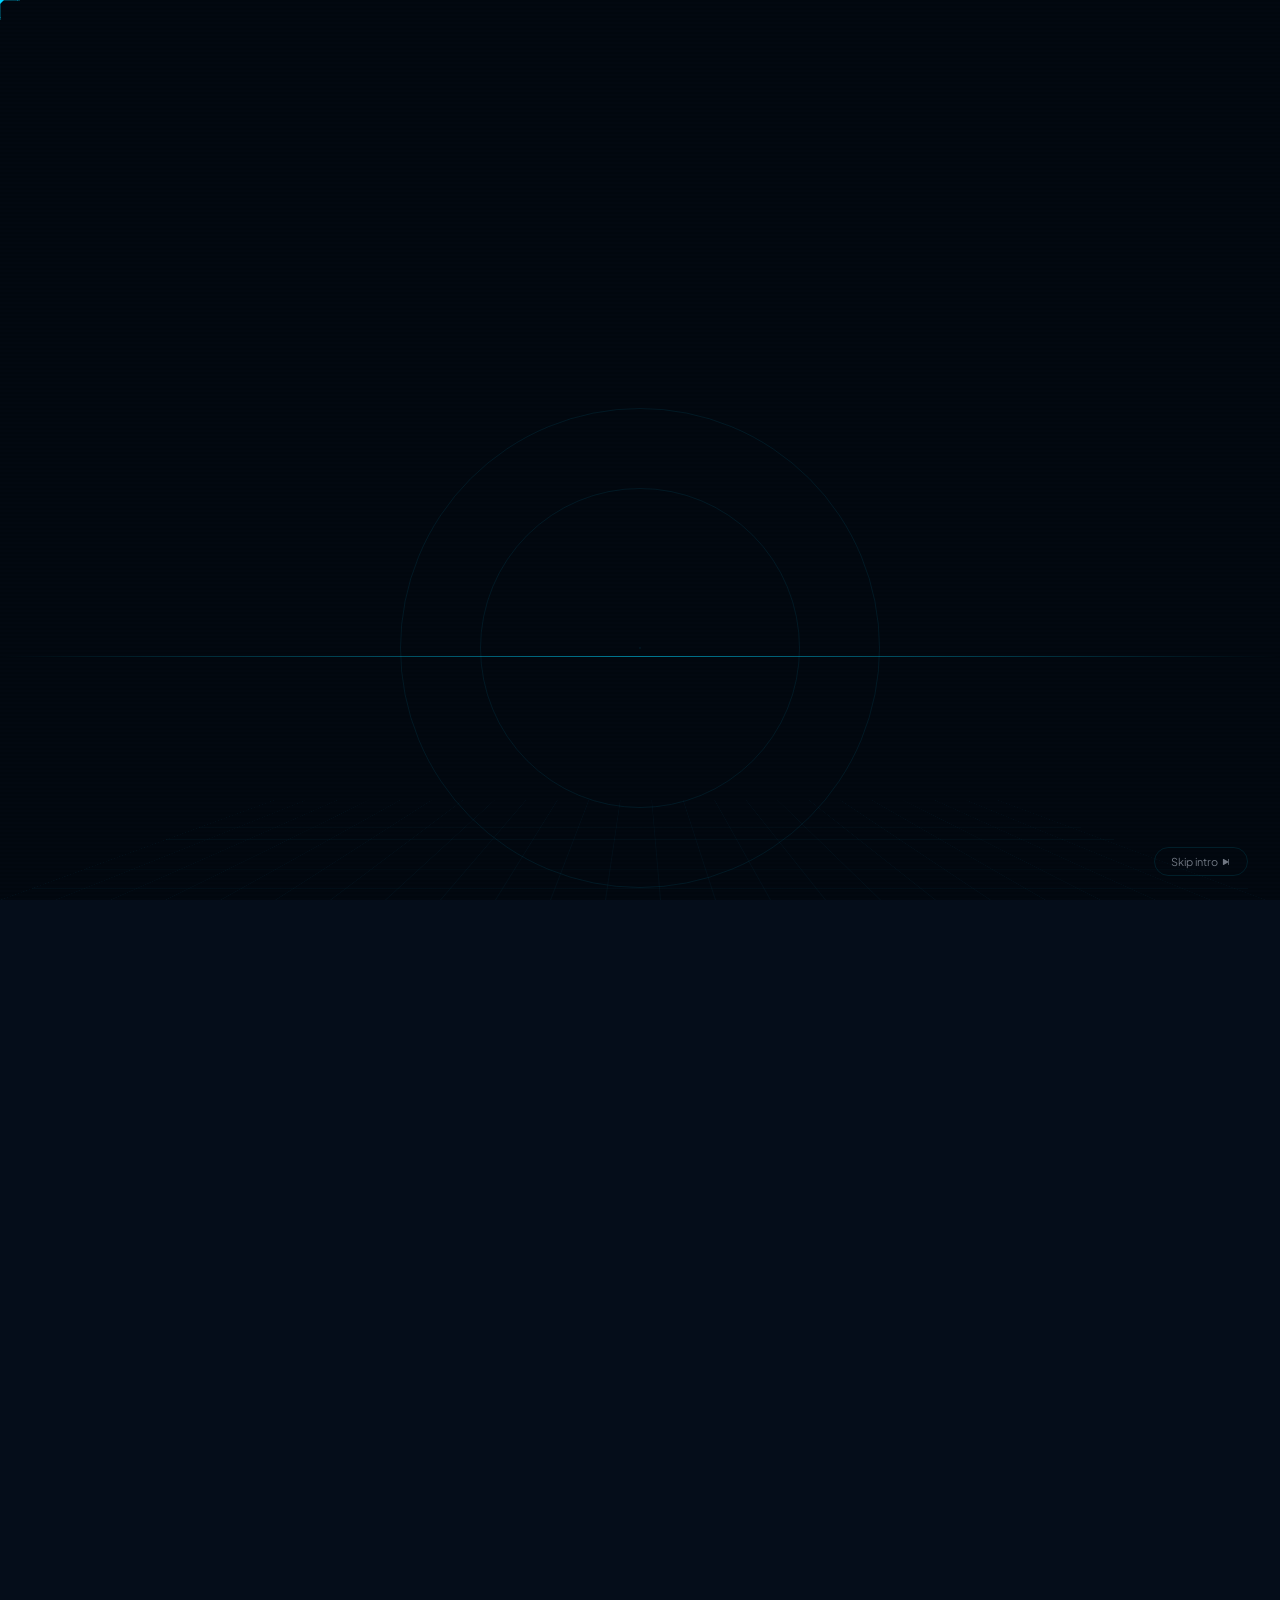
==== index.html @ b22b4559 "first commit" ====
<!DOCTYPE html>
<html lang="en">

<head>
  <meta charset="UTF-8">
  <meta name="viewport" content="width=device-width, initial-scale=1.0">

  <!-- ══ Primary SEO ══════════════════════════════════════════════ -->
  <title>Okasha Bukhari — Full Stack Developer | HTML CSS JavaScript Node.js</title>
  <!-- ══ PRIMARY SEO ═══════════════════════════════════════════════ -->
  <meta name="description"
    content="Okasha Bukhari is a full stack developer from Karachi, Pakistan, studying at Aptech. Skilled in PHP, Laravel, MySQL, HTML, CSS, JavaScript and Bootstrap. Open for freelance and junior roles.">
  <meta name="keywords"
    content="Okasha Bukhari, full stack developer, PHP Laravel MySQL developer, HTML CSS JavaScript Bootstrap, web developer Karachi Pakistan, Aptech developer, hire full stack developer">
  <meta name="author" content="Okasha Bukhari">
  <meta name="robots" content="index, follow, max-image-preview:large, max-snippet:-1">
  <link rel="canonical" href="https://okashabukhari1.github.io/index.html">

  <!-- ══ OPEN GRAPH ════════════════════════════════════════════════ -->
  <meta property="og:type" content="website">
  <meta property="og:site_name" content="Okasha Bukhari — Full Stack Developer">
  <meta property="og:title" content="Okasha Bukhari — Full Stack Developer from Karachi, Pakistan">
  <meta property="og:description"
    content="Full stack developer from Karachi studying at Aptech. PHP, Laravel, MySQL, HTML, CSS, JavaScript and Bootstrap. Open for freelance and junior roles.">
  <meta property="og:image" content="https://okashabukhari1.github.io/Okasha.jpeg">
  <meta property="og:image:alt" content="Okasha Bukhari — Full Stack Developer from Karachi, Pakistan">
  <meta property="og:image:width" content="800">
  <meta property="og:image:height" content="800">
  <meta property="og:url" content="https://okashabukhari1.github.io/index.html">
  <meta property="og:locale" content="en_US">

  <!-- ══ TWITTER CARD ══════════════════════════════════════════════ -->
  <meta name="twitter:card" content="summary_large_image">
  <meta name="twitter:title" content="Okasha Bukhari — Full Stack Developer from Karachi, Pakistan">
  <meta name="twitter:description"
    content="Full stack developer from Karachi studying at Aptech. PHP, Laravel, MySQL, HTML, CSS, JavaScript and Bootstrap. Open for freelance and junior roles.">
  <meta name="twitter:image" content="https://okashabukhari1.github.io/Okasha.jpeg">
  <meta name="twitter:image:alt" content="Okasha Bukhari — Full Stack Developer">

  <!-- ══ JSON-LD STRUCTURED DATA ══════════════════════════════════ -->
  <script type="application/ld+json">
  {
    "@context": "https://schema.org",
    "@graph": [
      {
        "@type": "Person",
        "@id": "https://okashabukhari1.github.io/#person",
        "name": "Okasha Bukhari",
        "jobTitle": "Full Stack Developer",
        "description": "Full stack developer from Karachi, Pakistan. Studying at Aptech. Building with PHP, Laravel, MySQL, HTML, CSS, JavaScript and Bootstrap.",
        "url": "https://okashabukhari1.github.io",
        "image": {
          "@type": "ImageObject",
          "url": "https://okashabukhari1.github.io/Okasha.jpeg",
          "width": 800,
          "height": 800
        },
        "email": "okashabukhari295@gmail.com",
        "telephone": "+92-327-270-7981",
        "address": {
          "@type": "PostalAddress",
          "addressLocality": "Karachi",
          "addressRegion": "Sindh",
          "addressCountry": "PK"
        },
        "sameAs": [
          "https://github.com/okashabukhari1",
          "https://www.instagram.com/okasha_bukhari1/"
        ],
        "knowsAbout": ["HTML5","CSS3","JavaScript","Bootstrap 5","PHP","Laravel","MySQL","Responsive Web Design","Git","GitHub","REST APIs"],
        "hasOccupation": {
          "@type": "Occupation",
          "name": "Full Stack Developer",
          "occupationLocation": { "@type": "Country", "name": "Pakistan" }
        }
      },
      {
        "@type": "WebPage",
        "@id": "https://okashabukhari1.github.io/index.html",
        "name": "Okasha Bukhari — Portfolio Home",
        "url": "https://okashabukhari1.github.io/index.html",
        "isPartOf": { "@id": "https://okashabukhari1.github.io/#website" },
        "about": { "@id": "https://okashabukhari1.github.io/#person" }
      },
      {
        "@type": "WebSite",
        "@id": "https://okashabukhari1.github.io/#website",
        "name": "Okasha Bukhari Portfolio",
        "url": "https://okashabukhari1.github.io",
        "description": "Portfolio of Okasha Bukhari — full stack developer from Karachi using PHP, Laravel, MySQL, HTML, CSS, JavaScript and Bootstrap.",
        "author": { "@id": "https://okashabukhari1.github.io/#person" }
      }
    ]
  }
  </script>

  <!-- ══ PERFORMANCE HINTS ══════════════════════════════════════════ -->
  <link rel="preconnect" href="https://fonts.googleapis.com">
  <link rel="preconnect" href="https://fonts.gstatic.com" crossorigin>
  <link rel="preconnect" href="https://cdn.jsdelivr.net">
  <link rel="stylesheet" href="shared.css">
  <link rel="stylesheet" href="https://cdn.jsdelivr.net/npm/bootstrap-icons@1.11.3/font/bootstrap-icons.min.css">
  <style>
    /* ══ INTRO SCREEN ════════════════════════════════════════════════ */
    #intro-screen {
      position: fixed;
      inset: 0;
      z-index: 300;
      background: #020810;
      overflow: hidden;
    }

    /* perspective grid floor */
    #intro-screen::after {
      content: '';
      position: absolute;
      bottom: 0;
      left: 0;
      right: 0;
      height: 46%;
      background:
        linear-gradient(rgba(0, 212, 255, .04) 1px, transparent 1px),
        linear-gradient(90deg, rgba(0, 212, 255, .04) 1px, transparent 1px);
      background-size: 55px 55px;
      transform: perspective(500px) rotateX(65deg);
      transform-origin: bottom;
      pointer-events: none;
      z-index: 1;
    }

    /* floor glow line */
    #intro-screen::before {
      content: '';
      position: absolute;
      bottom: 27%;
      left: 0;
      right: 0;
      height: 1px;
      background: linear-gradient(90deg, transparent, rgba(0, 212, 255, .6), transparent);
      z-index: 2;
    }

    .scanlines {
      position: absolute;
      inset: 0;
      pointer-events: none;
      z-index: 10;
      background: repeating-linear-gradient(0deg, transparent, transparent 2px, rgba(0, 0, 0, .08) 2px, rgba(0, 0, 0, .08) 4px);
    }

    /* Three.js canvas — bottom 60% only, so text stays unobstructed */
    #three-canvas {
      position: absolute;
      top: 40%;
      left: 0;
      right: 0;
      bottom: 0;
      width: 100% !important;
      height: 60% !important;
      z-index: 3;
    }

    /* Glow rings */
    .glow-ring {
      position: absolute;
      border-radius: 50%;
      border: 1px solid rgba(0, 212, 255, .09);
      animation: ring-expand 3.2s ease-out infinite;
      pointer-events: none;
      z-index: 2;
      transform: translate(-50%, 50%);
    }

    .glow-ring:nth-child(2) {
      width: 180px;
      height: 180px;
      animation-delay: 0s;
    }

    .glow-ring:nth-child(3) {
      width: 320px;
      height: 320px;
      animation-delay: .9s;
    }

    .glow-ring:nth-child(4) {
      width: 480px;
      height: 480px;
      animation-delay: 1.8s;
    }

    @keyframes ring-expand {
      0% {
        opacity: .8;
        transform: translate(-50%, 50%) scale(.7);
      }

      100% {
        opacity: 0;
        transform: translate(-50%, 50%) scale(1.5);
      }
    }

    /* Welcome text */
    .welcome-text {
      position: absolute;
      top: 12%;
      left: 50%;
      transform: translateX(-50%);
      text-align: center;
      width: 92%;
      opacity: 0;
      z-index: 20;
      pointer-events: none;
    }

    .welcome-text.visible {
      animation: wt-appear .9s ease forwards;
      pointer-events: all;
    }

    @keyframes wt-appear {
      from {
        opacity: 0;
        transform: translateX(-50%) translateY(18px);
      }

      to {
        opacity: 1;
        transform: translateX(-50%) translateY(0);
      }
    }

    .wt-label {
      font-size: .72rem;
      font-weight: 700;
      letter-spacing: .18em;
      text-transform: uppercase;
      color: var(--cyan);
      display: flex;
      align-items: center;
      justify-content: center;
      gap: 10px;
      margin-bottom: 14px;
    }

    .wt-label i {
      font-size: .9rem;
    }

    .welcome-text .welcome-title {
      font-family: 'Space Grotesk', sans-serif;
      font-size: clamp(1.7rem, 4.5vw, 3.2rem);
      font-weight: 700;
      letter-spacing: -.025em;
      color: #fff;
      margin-bottom: 8px;
      text-shadow: 0 0 50px rgba(0, 212, 255, .6), 0 0 100px rgba(0, 212, 255, .2);
    }

    .welcome-text .welcome-title span {
      color: var(--cyan);
    }

    .enter-btn {
      margin-top: 28px;
      margin-right: 100px;
      display: inline-flex;
      align-items: center;
      gap: 10px;
      background: linear-gradient(135deg, var(--cyan), var(--cyan2));
      color: #050d1a;
      font-weight: 700;
      font-size: .84rem;
      padding: 13px 24px;
      border-radius: 100px;
      border: none;
      cursor: pointer;
      box-shadow: 0 0 28px rgba(0, 212, 255, .4);
      transition: all .25s;
      opacity: 0;
      animation: wt-appear .8s ease 0.8s forwards;
    }

    .welcome-text.visible .enter-btn {
      opacity: 0;
      animation: wt-appear .8s ease 0.6s forwards;
    }

    .enter-btn:hover {
      transform: translateY(-3px);
      box-shadow: 0 0 44px rgba(0, 212, 255, .6);
    }

    .skip-btn {
      position: absolute;
      bottom: 24px;
      right: 32px;
      font-size: .68rem;
      color: var(--muted);
      font-family: 'Plus Jakarta Sans', sans-serif;
      border: 1px solid var(--border);
      padding: 7px 16px;
      border-radius: 100px;
      background: transparent;
      cursor: pointer;
      transition: all .2s;
      z-index: 20;
    }

    .skip-btn:hover {
      color: var(--text);
      border-color: var(--cyan);
    }

    /* ══ PORTFOLIO WRAPPER ═══════════════════════════════════════════ */
    #portfolio {
      opacity: 0;
      pointer-events: none;
    }

    /* ══ HERO ════════════════════════════════════════════════════════ */
    #hero {
      min-height: 100vh;
      padding-top: 80px;
      display: grid;
      grid-template-columns: 1fr 1fr;
      align-items: center;
      gap: 60px;
      max-width: var(--max);
      margin: 0 auto;
      padding-left: 60px;
      padding-right: 60px;
      position: relative;
    }

    .hero-glow {
      position: absolute;
      border-radius: 50%;
      pointer-events: none;
      background: radial-gradient(circle, rgba(0, 212, 255, .07) 0%, transparent 70%);
    }

    .hg1 {
      width: 500px;
      height: 500px;
      right: -80px;
      top: 50%;
      transform: translateY(-50%);
    }

    .hg2 {
      width: 320px;
      height: 320px;
      left: -60px;
      bottom: 8%;
    }

    .hero-left {
      position: relative;
      z-index: 1;
    }

    .hero-greeting {
      font-size: .76rem;
      font-weight: 700;
      letter-spacing: .14em;
      text-transform: uppercase;
      color: var(--cyan);
      margin-bottom: 20px;
      display: flex;
      align-items: center;
      gap: 10px;
    }

    .hero-greeting::before {
      content: '';
      width: 28px;
      height: 1.5px;
      background: var(--cyan);
    }

    .hero-title {
      font-family: 'Space Grotesk', sans-serif;
      font-size: clamp(2.4rem, 4.5vw, 4.4rem);
      font-weight: 700;
      letter-spacing: -.035em;
      line-height: 1.04;
      margin-bottom: 14px;
    }

    .hero-title .cyan {
      color: var(--cyan);
    }

    .hero-role {
      font-size: clamp(1rem, 1.8vw, 1.4rem);
      color: var(--muted);
      font-weight: 300;
      margin-bottom: 28px;
    }

    .type-text {
      color: var(--cyan);
      font-weight: 600;
    }

    .hero-bio {
      font-size: .88rem;
      color: var(--muted);
      line-height: 1.9;
      max-width: 440px;
      margin-bottom: 40px;
    }

    .hero-bio a {
      color: var(--text);
      border-bottom: 1px solid rgba(0, 212, 255, .25);
      padding-bottom: 1px;
      transition: all .2s;
    }

    .hero-bio a:hover {
      color: var(--cyan);
      border-color: var(--cyan);
    }

    .hero-btns {
      display: flex;
      gap: 14px;
      flex-wrap: wrap;
    }

    /* Hero right card */
    .hero-right {
      position: relative;
      display: flex;
      justify-content: center;
    }

    .person-card {
      position: relative;
      width: 320px;
      height: 400px;
      border-radius: 24px;
      border: 1px solid var(--border);
      overflow: hidden;
      background: #000;
    }

    .person-card img.person-photo {
      width: 100%;
      height: 100%;
      object-fit: cover;
      display: block;
    }

    .person-card-info {
      position: absolute;
      bottom: 0;
      left: 0;
      right: 0;
      padding: 22px;
      background: rgba(5, 13, 26, .82);
      backdrop-filter: blur(10px);
      border-top: 1px solid var(--border);
      text-align: center;
    }

    .person-card-name {
      font-family: 'Space Grotesk', sans-serif;
      font-size: 1.05rem;
      font-weight: 700;
      margin-bottom: 4px;
    }

    .person-card-role {
      font-size: .72rem;
      color: var(--cyan);
      font-weight: 500;
    }

    /* ══ STATS ═══════════════════════════════════════════════════════ */
    #stats {
      border-top: 1px solid var(--border);
      border-bottom: 1px solid var(--border);
      background: rgba(13, 31, 60, .35);
    }

    .stats-row {
      max-width: var(--max);
      margin: 0 auto;
      padding: 0 60px;
      display: grid;
      grid-template-columns: repeat(3, 1fr);
    }

    .stat-cell {
      padding: 44px 24px;
      text-align: center;
      border-right: 1px solid var(--border);
      transition: background .25s;
    }

    .stat-cell:last-child {
      border-right: none;
    }

    .stat-cell:hover {
      background: rgba(0, 212, 255, .035);
    }

    .stat-num {
      font-family: 'Space Grotesk', sans-serif;
      font-size: 2.8rem;
      font-weight: 700;
      color: var(--cyan);
      letter-spacing: -.03em;
      display: block;
      margin-bottom: 6px;
    }

    .stat-lbl {
      font-size: .72rem;
      color: var(--muted);
      text-transform: uppercase;
      letter-spacing: .09em;
    }

    /* ══ SERVICES PREVIEW ════════════════════════════════════════════ */
    #services-preview {
      border-top: 1px solid var(--border);
    }

    .svc-grid {
      display: grid;
      grid-template-columns: repeat(3, 1fr);
      gap: 20px;
    }

    .svc-card {
      padding: 32px;
    }

    .svc-card .icon-box {
      margin-bottom: 20px;
    }

    .svc-name {
      font-family: 'Space Grotesk', sans-serif;
      font-size: .98rem;
      font-weight: 700;
      margin-bottom: 10px;
    }

    .svc-desc {
      font-size: .78rem;
      color: var(--muted);
      line-height: 1.82;
      margin-bottom: 18px;
    }

    .svc-list {
      list-style: none;
      display: flex;
      flex-direction: column;
      gap: 7px;
    }

    .svc-list li {
      font-size: .74rem;
      color: var(--muted);
      display: flex;
      gap: 8px;
      align-items: center;
      transition: color .2s;
    }

    .svc-list li i {
      color: var(--cyan);
      font-size: .75rem;
    }

    .svc-card:hover .svc-list li {
      color: var(--text);
    }

    /* ══ PROJECTS PREVIEW ════════════════════════════════════════════ */
    #projects-preview {
      border-top: 1px solid var(--border);
      background: rgba(10, 22, 40, .4);
    }

    .proj-grid {
      display: grid;
      grid-template-columns: repeat(3, 1fr);
      gap: 20px;
    }

    .proj-card {
      cursor: default;
    }

    .proj-visual {
      height: 176px;
      display: flex;
      align-items: center;
      justify-content: center;
      position: relative;
      overflow: hidden;
    }

    .pv1 {
      background: linear-gradient(135deg, #0f2460, #1e3a8a, #1d4ed8);
    }

    .pv2 {
      background: linear-gradient(135deg, #1c1c1e, #2d1b69, #4c1d95);
    }

    .pv3 {
      background: linear-gradient(135deg, #064e3b, #065f46, #047857);
    }

    .pv-icon {
      position: absolute;
      inset: 0;
      width: 100%;
      height: 100%;
      object-fit: cover;
      filter: drop-shadow(0 8px 20px rgba(0, 0, 0, .4));
      animation: float-p 4s ease-in-out infinite;
    }

    .pv-glow {
      position: absolute;
      inset: 0;
      background: radial-gradient(circle at 50% 50%, rgba(0, 212, 255, .1), transparent 70%);
    }

    .pv-name {
      position: absolute;
      bottom: 14px;
      left: 16px;
      right: 16px;
      font-family: 'Space Grotesk', sans-serif;
      font-size: 1.4rem;
      font-weight: 800;
      color: rgba(255, 255, 255, .06);
      letter-spacing: -.04em;
      pointer-events: none;
    }

    .proj-body {
      padding: 22px;
    }

    .proj-cat {
      font-size: .6rem;
      font-weight: 700;
      letter-spacing: .1em;
      text-transform: uppercase;
      color: var(--cyan);
      margin-bottom: 7px;
    }

    .proj-title {
      font-family: 'Space Grotesk', sans-serif;
      font-size: .96rem;
      font-weight: 700;
      margin-bottom: 8px;
      letter-spacing: -.01em;
    }

    .proj-desc {
      font-size: .75rem;
      color: var(--muted);
      line-height: 1.72;
      margin-bottom: 16px;
    }

    .proj-foot {
      display: flex;
      justify-content: space-between;
      align-items: center;
    }

    .proj-tags {
      display: flex;
      gap: 6px;
      flex-wrap: wrap;
    }

    .ptag {
      font-size: .58rem;
      font-weight: 700;
      padding: 3px 9px;
      border-radius: 100px;
      background: rgba(0, 212, 255, .07);
      border: 1px solid rgba(0, 212, 255, .14);
      color: var(--cyan);
    }

    .proj-link-btn {
      width: 32px;
      height: 32px;
      border-radius: 50%;
      background: rgba(0, 212, 255, .09);
      border: 1.5px solid rgba(0, 212, 255, .22);
      display: flex;
      align-items: center;
      justify-content: center;
      color: var(--cyan);
      font-size: .88rem;
      flex-shrink: 0;
      transition: all .25s;
    }

    .proj-card:hover .proj-link-btn {
      background: var(--cyan);
      color: #050d1a;
      transform: rotate(45deg);
    }

    /* ══ CTA STRIP ═══════════════════════════════════════════════════ */
    #cta-strip {
      border-top: 1px solid var(--border);
      padding: 80px 0;
      text-align: center;
      background: rgba(10, 22, 40, .3);
    }

    #cta-strip h2 {
      font-family: 'Space Grotesk', sans-serif;
      font-size: clamp(1.8rem, 3.5vw, 2.8rem);
      font-weight: 700;
      letter-spacing: -.025em;
      margin-bottom: 14px;
    }

    #cta-strip h2 span {
      color: var(--cyan);
    }

    #cta-strip p {
      font-size: .88rem;
      color: var(--muted);
      margin-bottom: 32px;
    }

    #cta-strip .cta-btns {
      display: flex;
      gap: 14px;
      justify-content: center;
      flex-wrap: wrap;
    }

    /* ══ RESPONSIVE ══════════════════════════════════════════════════ */
    @media(max-width:900px) {
      #hero {
        grid-template-columns: 1fr;
        padding: 100px 20px 60px;
        min-height: auto;
        gap: 40px;
        text-align: center;
      }

      .hero-right {
        order: -1;
      }

      .hero-greeting {
        justify-content: center;
      }

      .hero-greeting::before {
        display: none;
      }

      .hero-btns {
        justify-content: center;
      }

      .hero-bio {
        margin: 0 auto 40px;
        max-width: 100%;
      }

      .hg1,
      .hg2 {
        display: none;
      }

      .stats-row {
        grid-template-columns: 1fr;
        padding: 0;
      }

      .stat-cell {
        border-right: none;
        border-bottom: 1px solid var(--border);
        padding: 28px 20px;
      }

      .stat-cell:last-child {
        border-bottom: none;
      }

      .svc-grid {
        grid-template-columns: 1fr;
      }

      .proj-grid {
        grid-template-columns: 1fr;
      }
    }

    @media(max-width:480px) {
      .person-card {
        width: 230px;
        height: 290px;
      }

      .person-card img.person-photo {
        object-fit: cover;
      }

      .person-icon-big {
        font-size: 4.5rem;
      }

      .person-ring {
        width: 155px;
        height: 155px;
      }

      .tech-badge {
        display: none;
      }
    }

    .sr-only {
      position: absolute;
      width: 1px;
      height: 1px;
      padding: 0;
      margin: -1px;
      overflow: hidden;
      clip: rect(0, 0, 0, 0);
      white-space: nowrap;
      border: 0;
    }
  </style>
</head>

<body>
  <div class="page-bg"></div>
  <div id="cur"></div>
  <div id="cur-ring"></div>
  <div id="cur-arms"></div>

  <!-- ══ INTRO SCREEN ══════════════════════════════════════════════ -->
  <div id="intro-screen">
    <div class="scanlines"></div>

    <!-- Three.js renders here — fills the full screen -->
    <canvas id="three-canvas"></canvas>

    <!-- Glow rings centered at character stand point -->
    <div class="glow-ring" style="position:absolute;bottom:28%;left:50%;"></div>
    <div class="glow-ring" style="position:absolute;bottom:28%;left:50%;"></div>
    <div class="glow-ring" style="position:absolute;bottom:28%;left:50%;"></div>

    <!-- Welcome text — fades in after character arrives -->
    <div class="welcome-text" id="welcomeText">
      <div class="wt-label"><i class="bi bi-code-slash"></i> FRONTEND DEVELOPER <i class="bi bi-braces"></i></div>
      <p class="welcome-title">Welcome to<br><span>Okasha's Portfolio</span></p>
      <button class="enter-btn" id="enterBtn">
        <i class="bi bi-box-arrow-in-right"></i> Enter Portfolio
      </button>
    </div>
    <button class="skip-btn" id="skipBtn">Skip intro <i class="bi bi-skip-end-fill"></i></button>
  </div>

  <!-- ══ NAV ══════════════════════════════════════════════════════ -->
  <nav>
    <div class="nav-logo">Okasha Bukhari</div>
    <div class="nav-links">
      <a href="index.html" class="active"><i class="bi bi-house"></i> Home</a>
      <a href="about.html"><i class="bi bi-person"></i> About</a>
      <a href="skills.html"><i class="bi bi-lightning"></i> Skills</a>
      <a href="projects.html"><i class="bi bi-grid-3x3-gap"></i> Projects</a>
      <a href="contact.html"><i class="bi bi-envelope"></i> Contact</a>
    </div>
    <a href="mailto:okashabukhari295@gmail.com" class="nav-cta"><i class="bi bi-download"></i> Download CV</a>
    <button class="hamburger" id="hamburger" aria-label="Open navigation menu"
      aria-expanded="false"><span></span><span></span><span></span></button>
  </nav>
  <div class="mob-menu" id="mobMenu">
    <a href="index.html" class="active"><i class="bi bi-house"></i> Home</a>
    <a href="about.html"><i class="bi bi-person"></i> About</a>
    <a href="skills.html"><i class="bi bi-lightning"></i> Skills</a>
    <a href="projects.html"><i class="bi bi-grid-3x3-gap"></i> Projects</a>
    <a href="contact.html"><i class="bi bi-envelope"></i> Contact</a>
  </div>

  <!-- ══ MAIN ══════════════════════════════════════════════════════ -->
  <div id="portfolio">

    <!-- HERO -->
    <section id="hero">
      <div class="hero-glow hg1"></div>
      <div class="hero-glow hg2"></div>
      <div class="hero-left">
        <div class="hero-greeting">Hello, I'm</div>
        <h1 class="hero-title">Okasha<br><span class="cyan">Bukhari</span><span class="sr-only"> — Full Stack Developer
            from Karachi, Pakistan</span></h1>
        <p class="hero-role">Full Stack Developer — <span class="type-text" id="typeTarget">Karachi,
            Pakistan</span><span
            style="color:var(--cyan);animation:blink .6s step-end infinite;display:inline-block;width:2px;height:1em;background:var(--cyan);vertical-align:middle;margin-left:2px"></span>
        </p>
        <p class="hero-bio">
          A <a href="about.html">full stack developer</a> from Karachi, Pakistan — studying at <strong>Aptech</strong>
          &amp; building
          with <a href="skills.html">PHP, Laravel, MySQL, HTML, CSS &amp; JavaScript</a>.
        </p>
        <div class="hero-btns">
          <a href="projects.html" class="btn-primary"><i class="bi bi-grid-3x3-gap"></i> View Projects</a>
          <a href="contact.html" class="btn-ghost"><i class="bi bi-send"></i> Contact Me</a>
        </div>
      </div>
      <div class="hero-right">
        <div class="person-card">
          <!-- replace the src with your portrait image file -->
          <img src="Okasha.jpeg" alt="Okasha Bukhari — Full Stack Developer from Karachi, Pakistan" class="person-photo"
            loading="eager" width="300" height="360">
          <div class="person-card-info">
            <div class="person-card-name">Okasha Bukhari</div>
            <div class="person-card-role">Full Stack Developer</div>
          </div>
        </div>
      </div>
    </section>

    <!-- STATS -->
    <div id="stats">
      <div class="stats-row">
        <div class="stat-cell reveal">
          <span class="stat-num" data-count="4" data-suffix="+">4+</span>
          <span class="stat-lbl">Projects Shipped</span>
        </div>
        <div class="stat-cell reveal rd1">
          <span class="stat-num" data-count="5" data-suffix="+">5+</span>
          <span class="stat-lbl">Core Technologies</span>
        </div>
        <div class="stat-cell reveal rd2">
          <span class="stat-num" data-count="100" data-suffix="%">0%</span>
          <span class="stat-lbl">Dedicated to Growth</span>
        </div>
      </div>
    </div>

    <!-- SERVICES PREVIEW -->
    <section id="services-preview" class="section">
      <div class="container">
        <div class="sec-header reveal">
          <div>
            <div class="sec-label">What I Do</div>
            <h2 class="sec-title">My Services</h2>
            <p class="sec-sub">Clean, responsive websites built from scratch with care and attention to detail.</p>
          </div>
          <a href="about.html#services" class="view-all">View All <i class="bi bi-arrow-right"></i></a>
        </div>
        <div class="svc-grid">
          <div class="svc-card card reveal">
            <div class="icon-box"><i class="bi bi-brush"></i></div>
            <div class="svc-name">Website Design</div>
            <p class="svc-desc">Modern, clean layouts that look great on every screen size from desktop to mobile.</p>
            <ul class="svc-list">
              <li><i class="bi bi-chevron-right"></i> Responsive layouts</li>
              <li><i class="bi bi-chevron-right"></i> Mobile-first approach</li>
              <li><i class="bi bi-chevron-right"></i> Custom CSS styling</li>
            </ul>
          </div>
          <div class="svc-card card reveal rd1">
            <div class="icon-box"
              style="background:rgba(255,255,255,.05);border-color:rgba(255,255,255,.08);color:var(--text)"><i
                class="bi bi-code-slash"></i></div>
            <div class="svc-name">Frontend Development</div>
            <p class="svc-desc">Building full websites from design to deployment using HTML, CSS, JavaScript and
              Bootstrap.</p>
            <ul class="svc-list">
              <li><i class="bi bi-chevron-right"></i> HTML & CSS builds</li>
              <li><i class="bi bi-chevron-right"></i> JavaScript interactions</li>
              <li><i class="bi bi-chevron-right"></i> Animations & effects</li>
            </ul>
          </div>
          <div class="svc-card card reveal rd2">
            <div class="icon-box" style="background:rgba(123,97,255,.1);border-color:rgba(123,97,255,.2);color:#a78bfa">
              <i class="bi bi-tools"></i>
            </div>
            <div class="svc-name">Website Fixes</div>
            <p class="svc-desc">Bug fixes, layout improvements and cross-browser compatibility on existing websites.</p>
            <ul class="svc-list">
              <li><i class="bi bi-chevron-right"></i> Bug fixes</li>
              <li><i class="bi bi-chevron-right"></i> Layout improvements</li>
              <li><i class="bi bi-chevron-right"></i> Performance tweaks</li>
            </ul>
          </div>
        </div>
      </div>
    </section>

    <!-- PROJECTS PREVIEW -->
    <section id="projects-preview" class="section">
      <div class="container">
        <div class="sec-header reveal">
          <div>
            <div class="sec-label">My Work</div>
            <h2 class="sec-title">Top Projects</h2>
          </div>
          <a href="projects.html" class="view-all">All Projects <i class="bi bi-arrow-right"></i></a>
        </div>
        <div class="proj-grid">
          <div class="proj-card card reveal">
            <div class="proj-visual pv1">
              <div class="pv-glow"></div>
              <img src="p_images/PicnicGames_image.png"
                alt="Picnic Games — outdoor and indoor games website by Okasha Bukhari" loading="lazy" width="220"
                height="160" class="pv-icon">
              <div class="pv-name">PICNIC GAMES</div>
            </div>
            <div class="proj-body">
              <div class="proj-cat">HTML · CSS · JavaScript</div>
              <div class="proj-title">Picnic Games</div>
              <p class="proj-desc">A fun outdoor & indoor games site with custom animations and interactive browsing.
              </p>
              <div class="proj-foot">
                <div class="proj-tags"><span class="ptag">HTML</span><span class="ptag">CSS</span><span
                    class="ptag">JS</span></div>
                <a href="https://okashabukhari1.github.io/Picnic-Games/" target="_blank" rel="noopener noreferrer"
                  class="proj-link-btn" aria-label="View Picnic Games live site"><i
                    class="bi bi-arrow-up-right"></i></a>
              </div>
            </div>
          </div>
          <div class="proj-card card reveal rd1">
            <div class="proj-visual pv2">
              <div class="pv-glow"></div>
              <img src="p_images/FurEver_image.png" alt="FureverCare pet adoption website screenshot" class="pv-icon"
                loading="lazy" width="160" height="160">
              <div class="pv-name">FUREVER CARE</div>
            </div>
            <div class="proj-body">
              <div class="proj-cat">HTML · CSS · Bootstrap</div>
              <div class="proj-title">FureverCare</div>
              <p class="proj-desc">Pet care & adoption platform with listings, profiles, and a responsive Bootstrap
                layout.</p>
              <div class="proj-foot">
                <div class="proj-tags"><span class="ptag">HTML</span><span class="ptag">Bootstrap</span></div>
                <a href="https://furevercare-rosy.vercel.app/" target="_blank" rel="noopener noreferrer"
                  class="proj-link-btn" aria-label="View FureverCare live site"><i class="bi bi-arrow-up-right"></i></a>
              </div>
            </div>
          </div>
          <div class="proj-card card reveal rd2">
            <div class="proj-visual pv3">
              <div class="pv-glow"></div>
              <img src="p_images/TravelSmart_image.png" alt="Travel Smart travel guide website screenshot"
                class="pv-icon" loading="lazy" width="160" height="160">
              <div class="pv-name">TRAVEL SMART</div>
            </div>
            <div class="proj-body">
              <div class="proj-cat">HTML · CSS · JavaScript</div>
              <div class="proj-title">Travel Smart</div>
              <p class="proj-desc">Interactive travel site with tour packages, destination guides, and itineraries.</p>
              <div class="proj-foot">
                <div class="proj-tags"><span class="ptag">HTML</span><span class="ptag">CSS</span><span
                    class="ptag">JS</span></div>
                <a href="https://travel-smart-eta.vercel.app/" target="_blank" rel="noopener noreferrer"
                  class="proj-link-btn" aria-label="View Travel Smart live site"><i
                    class="bi bi-arrow-up-right"></i></a>
              </div>
            </div>
          </div>
        </div>
      </div>
    </section>

    <!-- CTA -->
    <section id="cta-strip">
      <div class="container">
        <h2>Ready to <span>build something</span>?</h2>
        <p>Open for freelance, junior roles & collaborations. Let's talk.</p>
        <div class="cta-btns">
          <a href="contact.html" class="btn-primary"><i class="bi bi-send"></i> Get in Touch</a>
          <a href="https://github.com/okashabukhari1" target="_blank" rel="noopener noreferrer" class="btn-ghost"><i
              class="bi bi-github"></i>
            GitHub</a>
        </div>
      </div>
    </section>

    <!-- FOOTER -->
    <footer>
      <div class="container">
        <div class="footer-inner">
          <div class="footer-logo">Okasha Bukhari</div>
          <nav class="footer-nav">
            <a href="index.html">Home</a>
            <a href="about.html">About</a>
            <a href="skills.html">Skills</a>
            <a href="projects.html">Projects</a>
            <a href="contact.html">Contact</a>
          </nav>
          <div class="footer-social">
            <a href="https://github.com/okashabukhari1" target="_blank" rel="noopener noreferrer" class="fsoc"
              aria-label="Okasha Bukhari on GitHub"><i class="bi bi-github"></i></a>
            <a href="mailto:okashabukhari295@gmail.com" class="fsoc" aria-label="Email Okasha Bukhari"><i
                class="bi bi-envelope"></i></a>
            <a href="tel:+923272707981" class="fsoc" aria-label="Call Okasha Bukhari"><i
                class="bi bi-telephone"></i></a>
            <a href="https://wa.me/923272707981" target="_blank" rel="noopener noreferrer" class="fsoc"
              aria-label="WhatsApp Okasha Bukhari"><i class="bi bi-whatsapp"></i></a>
            <a href="https://www.instagram.com/okasha_bukhari1/" target="_blank" rel="noopener noreferrer" class="fsoc"
              aria-label="Okasha Bukhari on Instagram"><i class="bi bi-instagram"></i></a>
          </div>
        </div>
        <div class="footer-copy">
          <span>© 2025 Okasha Bukhari — All rights reserved.</span>
          <span>Built with HTML · CSS · JavaScript · Bootstrap</span>
        </div>
      </div>
    </footer>

  </div><!-- /portfolio -->

  <script src="shared.js"></script>
  <style>
    @keyframes blink {
      50% {
        opacity: 0
      }
    }
  </style>

  <!-- Three.js from CDN -->
  <script src="https://cdnjs.cloudflare.com/ajax/libs/three.js/r128/three.min.js"></script>

  <script>
    /* ══════════════════════════════════════════════════════════════
       SESSION STORAGE — show intro only once per session.
       Reset when user navigates back to index.html directly
       (not from another portfolio page).
       Logic:
         - If sessionStorage has 'introSeen' AND referrer is
           one of our own pages → skip intro entirely.
         - Otherwise → show intro, then set 'introSeen'.
    ══════════════════════════════════════════════════════════════ */
    (function () {
      const ref = document.referrer;
      const ownPages = ['about.html', 'skills.html', 'projects.html', 'contact.html'];
      const fromOwn = ownPages.some(p => ref.includes(p));
      const seen = sessionStorage.getItem('introSeen');

      if (seen && fromOwn) {
        // Skip — remove intro immediately, show portfolio
        const sc = document.getElementById('intro-screen');
        if (sc) sc.remove();
        const pt = document.getElementById('portfolio');
        if (pt) { pt.style.opacity = '1'; pt.style.pointerEvents = 'all'; }
        startTypewriter();
        return;
      }

      // Mark seen for this session
      sessionStorage.setItem('introSeen', '1');

      /* ══════════════════════════════════════════════════════════
         THREE.JS 3D CHARACTER
      ══════════════════════════════════════════════════════════ */
      const canvas = document.getElementById('three-canvas');
      const W = window.innerWidth, H = Math.round(window.innerHeight * 0.6);

      // Renderer
      const renderer = new THREE.WebGLRenderer({ canvas, antialias: true, alpha: true });
      renderer.setSize(W, H);
      renderer.setPixelRatio(Math.min(devicePixelRatio, 2));
      renderer.shadowMap.enabled = true;
      renderer.shadowMap.type = THREE.PCFSoftShadowMap;

      // Scene & Camera
      const scene = new THREE.Scene();
      const camera = new THREE.PerspectiveCamera(45, W / H, 0.1, 100);
      camera.position.set(0, 1.5, 7);
      camera.lookAt(0, 0.5, 0);

      // Resize
      window.addEventListener('resize', () => {
        const nw = window.innerWidth, nh = Math.round(window.innerHeight * 0.6);
        renderer.setSize(nw, nh);
        camera.aspect = nw / nh; camera.updateProjectionMatrix();
      });

      /* ── Materials ──────────────────────────────────────────── */
      const CYAN = 0x00d4ff;
      const DARK = 0x0d2a5a;
      const DARKER = 0x071630;
      const WHITE = 0xffffff;

      const matBody = new THREE.MeshPhongMaterial({ color: DARK, shininess: 80, specular: new THREE.Color(0x00aacc) });
      const matHead = new THREE.MeshPhongMaterial({ color: CYAN, shininess: 120, specular: new THREE.Color(WHITE), emissive: new THREE.Color(0x003344) });
      const matLimb = new THREE.MeshPhongMaterial({ color: DARK, shininess: 60 });
      const matShoe = new THREE.MeshPhongMaterial({ color: CYAN, shininess: 100, emissive: new THREE.Color(0x001a22) });
      const matFace = new THREE.MeshPhongMaterial({ color: DARKER });
      const matGlow = new THREE.MeshBasicMaterial({ color: CYAN, transparent: true, opacity: .15 });
      const matStripe = new THREE.MeshBasicMaterial({ color: CYAN, transparent: true, opacity: .4 });
      const matJoint = new THREE.MeshPhongMaterial({ color: 0x0a1f3c, shininess: 120 });

      function box(w, h, d, mat, rx, ry, rz) {
        const m = new THREE.Mesh(new THREE.BoxGeometry(w, h, d, 2, 2, 2), mat);
        if (rx) m.rotation.x = rx;
        if (ry) m.rotation.y = ry;
        if (rz) m.rotation.z = rz;
        return m;
      }
      function cyl(rt, rb, h, mat, segs = 12) {
        return new THREE.Mesh(new THREE.CylinderGeometry(rt, rb, h, segs), mat);
      }
      function sphere(r, mat, ws = 16, hs = 16) {
        return new THREE.Mesh(new THREE.SphereGeometry(r, ws, hs), mat);
      }

      /* ── Character group ────────────────────────────────────── */
      const char = new THREE.Group();
      scene.add(char);

      // TORSO
      const torso = box(.7, 1, .45, matBody);
      torso.position.y = 1.55;
      torso.castShadow = true;
      char.add(torso);

      // Chest stripe detail
      const stripe = box(.72, .06, .46, matStripe);
      stripe.position.y = 1.72;
      char.add(stripe);
      const stripe2 = box(.12, 1, .46, matStripe);
      stripe2.position.set(0, 1.55, 0);
      const stripe2m = stripe2.clone(); stripe2m.material = matStripe.clone(); stripe2m.material.opacity = .15;
      char.add(stripe2m);

      // NECK
      const neck = cyl(.12, .12, .22, matBody);
      neck.position.y = 2.16;
      char.add(neck);

      // HEAD
      const head = sphere(.34, matHead, 20, 20);
      head.position.y = 2.62;
      head.castShadow = true;
      char.add(head);

      // Head inner glow sphere
      const headGlow = sphere(.32, matGlow, 16, 16);
      headGlow.position.y = 2.62;
      char.add(headGlow);

      // FACE — eyes
      const eyeL = sphere(.065, matFace, 10, 10);
      eyeL.position.set(-.13, 2.66, .3);
      char.add(eyeL);
      const eyeR = sphere(.065, matFace, 10, 10);
      eyeR.position.set(.13, 2.66, .3);
      char.add(eyeR);

      // Eye shine
      const shineL = sphere(.03, new THREE.MeshBasicMaterial({ color: 0xffffff }));
      shineL.position.set(-.11, 2.68, .34);
      char.add(shineL);
      const shineR = shineL.clone();
      shineR.position.set(.15, 2.68, .34);
      char.add(shineR);

      // Smile arc using torus
      const smileMat = new THREE.MeshBasicMaterial({ color: DARKER });
      const smile = new THREE.Mesh(new THREE.TorusGeometry(.1, .018, 8, 16, Math.PI), smileMat);
      smile.rotation.z = Math.PI;
      smile.position.set(0, 2.48, .3);
      char.add(smile);

      // SHOULDERS — rounded cap
      const shoulderL = sphere(.16, matJoint);
      shoulderL.position.set(-.46, 2.05, 0);
      char.add(shoulderL);
      const shoulderR = sphere(.16, matJoint);
      shoulderR.position.set(.46, 2.05, 0);
      char.add(shoulderR);

      // ARMS — each arm is a group so we can rotate at shoulder
      function makeArm(side) { // side: -1=left, 1=right
        const g = new THREE.Group();
        g.position.set(side * .46, 2.05, 0);

        const upper = cyl(.1, .09, .52, matLimb);
        upper.position.y = -.36;
        upper.castShadow = true;
        g.add(upper);

        // Elbow joint
        const elbow = sphere(.1, matJoint);
        elbow.position.y = -.68;
        g.add(elbow);

        const lower = cyl(.09, .08, .46, matLimb);
        lower.position.y = -.98;
        g.add(lower);

        // Hand
        const hand = sphere(.11, matHead, 10, 10);
        hand.position.y = -1.28;
        g.add(hand);

        return g;
      }
      const armL = makeArm(-1);
      const armR = makeArm(1);
      char.add(armL); char.add(armR);

      // HIPS
      const hips = box(.66, .26, .42, matLimb);
      hips.position.y = .96;
      char.add(hips);

      // LEGS — group rotated at hip joint
      function makeLeg(side) {
        const g = new THREE.Group();
        g.position.set(side * .2, .96, 0);

        const upper = cyl(.13, .12, .56, matLimb);
        upper.position.y = -.38;
        upper.castShadow = true;
        g.add(upper);

        // Knee
        const knee = sphere(.13, matJoint);
        knee.position.y = -.72;
        g.add(knee);

        const lower = cyl(.11, .1, .52, matLimb);
        lower.position.y = -1.06;
        g.add(lower);

        // Shoe — flattened capsule shape
        const shoe = box(.28, .14, .46, matShoe);
        shoe.position.set(side * .04, -1.38, .06);
        shoe.castShadow = true;
        g.add(shoe);

        // Shoe sole edge
        const sole = box(.3, .04, .48, new THREE.MeshBasicMaterial({ color: 0x002233, transparent: true, opacity: .6 }));
        sole.position.set(side * .04, -1.46, .06);
        g.add(sole);

        return g;
      }
      const legL = makeLeg(-1);
      const legR = makeLeg(1);
      char.add(legL); char.add(legR);

      // Shadow disc under feet
      const shadowDisc = new THREE.Mesh(
        new THREE.CircleGeometry(.5, 32),
        new THREE.MeshBasicMaterial({ color: CYAN, transparent: true, opacity: .08, side: THREE.DoubleSide })
      );
      shadowDisc.rotation.x = -Math.PI / 2;
      shadowDisc.position.y = 0.01;
      char.add(shadowDisc);

      /* ── Lighting ───────────────────────────────────────────── */
      const ambient = new THREE.AmbientLight(0x112233, 1.8);
      scene.add(ambient);

      const keyLight = new THREE.DirectionalLight(0x00d4ff, 2.4);
      keyLight.position.set(3, 6, 4);
      keyLight.castShadow = true;
      scene.add(keyLight);

      const fillLight = new THREE.PointLight(0x0055aa, 1.2, 20);
      fillLight.position.set(-4, 3, 2);
      scene.add(fillLight);

      const rimLight = new THREE.PointLight(0x00ffcc, 1.5, 15);
      rimLight.position.set(0, 4, -3);
      scene.add(rimLight);

      const groundLight = new THREE.PointLight(0x00d4ff, 0.9, 8);
      groundLight.position.set(0, 0.2, 0);
      scene.add(groundLight);

      /* ── Ground plane for shadow ────────────────────────────── */
      const ground = new THREE.Mesh(
        new THREE.PlaneGeometry(20, 20),
        new THREE.ShadowMaterial({ opacity: .35 })
      );
      ground.rotation.x = -Math.PI / 2;
      ground.receiveShadow = true;
      scene.add(ground);

      /* ══════════════════════════════════════════════════════════
         ANIMATION STATE MACHINE
         Phase 0: walk in from left (0 → ~2.5s)
         Phase 1: pause standing (2.5 → 3.5s)
         Phase 2: turn around to show back (3.5 → 4.2s)
         Phase 3: idle standing facing back (4.2s+)
      ══════════════════════════════════════════════════════════ */
      let clock = { t: 0 };
      let phase = 0;
      const startX = -8;
      const endX = 0;
      char.position.set(startX, -0.6, 0);
      char.rotation.y = Math.PI; // start facing right (walking toward center)

      // Welcome text triggers when phase becomes 3
      let textShown = false;

      function showWelcomeText() {
        if (textShown) return;
        textShown = true;
        const wt = document.getElementById('welcomeText');
        if (wt) wt.classList.add('visible');
        // Auto-enter after 5 more seconds
        setTimeout(enterPortfolio, 5000);
      }

      const enterBtnEl = document.getElementById('enterBtn');
      const skipBtnEl = document.getElementById('skipBtn');
      let enteredAlready = false;

      function enterPortfolio() {
        if (enteredAlready) return;
        enteredAlready = true;
        renderer.setAnimationLoop(null); // stop Three.js loop
        const sc = document.getElementById('intro-screen');
        sc.style.transition = 'opacity .7s ease';
        sc.style.opacity = '0';
        setTimeout(() => {
          sc.remove();
          const pt = document.getElementById('portfolio');
          pt.style.transition = 'opacity .55s ease';
          pt.style.opacity = '1';
          pt.style.pointerEvents = 'all';
          startTypewriter();
        }, 700);
      }

      enterBtnEl.addEventListener('click', enterPortfolio);
      skipBtnEl.addEventListener('click', enterPortfolio);

      /* ── Walk cycle helpers ─────────────────────────────────── */
      function walkLegs(t, speed = 8) {
        const a = Math.sin(t * speed) * .42;
        legL.rotation.x = a;
        legR.rotation.x = -a;
        // Bob slightly
        char.position.y = -0.6 + Math.abs(Math.sin(t * speed)) * .04;
      }
      function walkArms(t, speed = 8) {
        const a = Math.sin(t * speed) * .35;
        armL.rotation.x = -a;
        armR.rotation.x = a;
      }
      function idleBreath(t) {
        const b = Math.sin(t * 1.8) * .015;
        torso.scale.y = 1 + b;
        head.position.y = 2.62 + b * 3;
        headGlow.position.y = head.position.y;
        eyeL.position.y = 2.66 + b * 3; eyeR.position.y = eyeL.position.y;
        shineL.position.y = 2.68 + b * 3; shineR.position.y = shineL.position.y;
        smile.position.y = 2.48 + b * 3;
        neck.position.y = 2.16 + b * 1.5;
      }
      function resetLimbs() {
        legL.rotation.x = 0; legR.rotation.x = 0;
        armL.rotation.x = 0; armR.rotation.x = 0;
        char.position.y = 0;
      }

      /* ── Easing ─────────────────────────────────────────────── */
      function easeOut(t) { return 1 - Math.pow(1 - t, 3); }
      function easeInOut(t) { return t < .5 ? 4 * t * t * t : (t - 1) * (2 * t - 2) * (2 * t - 2) + 1; }

      /* ── Render loop ────────────────────────────────────────── */
      let lastTime = performance.now();
      renderer.setAnimationLoop(function (now) {
        const dt = Math.min((now - lastTime) / 1000, 0.05);
        lastTime = now;
        clock.t += dt;
        const t = clock.t;

        if (phase === 0) {
          // Walk in — duration 2.4s
          const dur = 2.4;
          const p = Math.min(t / dur, 1);
          const ep = easeOut(p);
          char.position.x = startX + (endX - startX) * ep;
          walkLegs(t, 9);
          walkArms(t, 9);
          if (p >= 1) { phase = 1; clock.t = 0; }
        }
        else if (phase === 1) {
          // Pause standing — 0.9s
          resetLimbs();
          idleBreath(t);
          if (t >= 0.9) { phase = 2; clock.t = 0; }
        }
        else if (phase === 2) {
          // Turn around — 0.75s
          resetLimbs();
          idleBreath(t);
          const p = Math.min(t / 0.75, 1);
          char.rotation.y = Math.PI + Math.PI * easeInOut(p); // 180→360 (now facing back)
          if (p >= 1) { phase = 3; clock.t = 0; showWelcomeText(); }
        }
        else if (phase === 3) {
          // Idle — show back, breathe
          resetLimbs();
          idleBreath(t);
          // Subtle side sway
          char.rotation.z = Math.sin(t * .9) * .018;
          // Idle arm sway
          armL.rotation.z = Math.sin(t * .8) * .06 + .08;
          armR.rotation.z = -Math.sin(t * .8) * .06 - .08;
        }

        // Gentle spotlight follow
        groundLight.position.x = char.position.x;

        renderer.render(scene, camera);
      });

    })(); // end session/intro block

    /* ── Typewriter ──────────────────────────────────────────── */
    function startTypewriter() {
      const el = document.getElementById('typeTarget');
      if (!el) return;
      const words = ['Full Stack Developer', 'PHP & Laravel Dev', 'MySQL & Databases', 'Aptech Student'];
      let wi = 0, ci = 0, del = false;
      function tick() {
        const w = words[wi];
        if (!del) { el.textContent = w.slice(0, ++ci); if (ci === w.length) { del = true; setTimeout(tick, 1800); return; } }
        else { el.textContent = w.slice(0, --ci); if (ci === 0) { del = false; wi = (wi + 1) % words.length; } }
        setTimeout(tick, del ? 55 : 105);
      }
      tick();
    }
  </script>
</body>

</html>
---- shared.css ----
/* ══════════════════════════════════════════════════════════════════
   OKASHA BUKHARI — PORTFOLIO  |  shared.css
   ══════════════════════════════════════════════════════════════════ */

/* ── Google Fonts ─────────────────────────────────────────────── */
@import url('https://fonts.googleapis.com/css2?family=Plus+Jakarta+Sans:wght@300;400;500;600;700;800&family=Space+Grotesk:wght@400;500;600;700&display=swap');

/* ── Reset ────────────────────────────────────────────────────── */
*, *::before, *::after { margin:0; padding:0; box-sizing:border-box; }
html { scroll-behavior:smooth; }
body {
  background: #050d1a;
  color: #e8f0fe;
  font-family: 'Plus Jakarta Sans', sans-serif;
  overflow-x: hidden;
  -webkit-font-smoothing: antialiased;
  cursor: none;
}
a { text-decoration: none; color: inherit; }
::selection { background: rgba(0,212,255,.22); }
::-webkit-scrollbar { width: 3px; }
::-webkit-scrollbar-track { background: #050d1a; }
::-webkit-scrollbar-thumb { background: #00d4ff44; border-radius:2px; }

/* ── Vars ─────────────────────────────────────────────────────── */
:root {
  --cyan:   #00d4ff;
  --cyan2:  #0085b3;
  --dark:   #050d1a;
  --dark2:  #0a1628;
  --dark3:  #0d1f3c;
  --border: rgba(0,212,255,.11);
  --text:   #e8f0fe;
  --muted:  rgba(232,240,254,.48);
  --max:    1160px;
}

/* ── Page BG gradient ─────────────────────────────────────────── */
.page-bg {
  position:fixed; inset:0; z-index:-1; pointer-events:none;
  background:
    radial-gradient(ellipse 80% 60% at 70% 30%, rgba(0,50,100,.3) 0%, transparent 60%),
    radial-gradient(ellipse 50% 70% at 10% 80%, rgba(0,20,60,.4) 0%, transparent 60%),
    #050d1a;
}

/* ══ CUSTOM CURSOR ════════════════════════════════════════════════
   Design: crosshair dot + rotated square ring
   ════════════════════════════════════════════════════════════════ */
#cur {
  position:fixed; z-index:9999; pointer-events:none;
  width:8px; height:8px;
  background:var(--cyan);
  /* Diamond / rotated square */
  clip-path: polygon(50% 0%, 100% 50%, 50% 100%, 0% 50%);
  margin-left:-4px; margin-top:-4px;
  transition:width .15s,height .15s,margin .15s,opacity .2s;
}
#cur.hover {
  width:14px; height:14px; margin-left:-7px; margin-top:-7px;
  background:#fff;
}
#cur-ring {
  position:fixed; z-index:9998; pointer-events:none;
  width:36px; height:36px;
  border:1.5px solid var(--cyan);
  /* Also a rotated square */
  clip-path: polygon(50% 0%, 100% 50%, 50% 100%, 0% 50%);
  margin-left:-18px; margin-top:-18px;
  opacity:.55;
  transition:width .25s,height .25s,margin .25s,opacity .25s,border-color .25s;
}
#cur-ring.hover {
  width:50px; height:50px; margin-left:-25px; margin-top:-25px;
  opacity:.9; border-color:#fff;
}

/* crosshair arms */
#cur-arms {
  position:fixed; z-index:9997; pointer-events:none;
  margin-left:-20px; margin-top:-20px;
  width:40px; height:40px;
  opacity:.25;
  transition:opacity .25s;
}
#cur-arms.hover { opacity:.7; }
#cur-arms::before,
#cur-arms::after {
  content:'';
  position:absolute;
  background:var(--cyan);
}
#cur-arms::before { /* horizontal line */
  top:50%; left:0; right:0; height:1px; margin-top:-.5px;
}
#cur-arms::after { /* vertical line */
  left:50%; top:0; bottom:0; width:1px; margin-left:-.5px;
}

@media(pointer:coarse),(max-width:900px){
  body { cursor:auto; }
  #cur,#cur-ring,#cur-arms { display:none !important; }
}

/* ══ NAV ══════════════════════════════════════════════════════════ */
nav {
  position:fixed; top:0; left:0; right:0; z-index:200;
  display:flex; align-items:center; justify-content:space-between;
  padding:14px 60px;
  background:rgba(5,13,26,.88);
  backdrop-filter:blur(20px);
  border-bottom:1px solid var(--border);
}
.nav-logo {
  font-family:'Space Grotesk',sans-serif;
  font-size:1.1rem; font-weight:700; color:var(--cyan);
  letter-spacing:-.01em; white-space:nowrap;
}
.nav-logo span { color:var(--text); }
.nav-links { display:flex; gap:4px; }
.nav-links a {
  font-size:.76rem; font-weight:500; color:var(--muted);
  padding:7px 15px; border-radius:7px; transition:all .2s;
  display:flex; align-items:center; gap:6px;
}
.nav-links a i { font-size:.85rem; }
.nav-links a:hover,
.nav-links a.active { color:var(--text); background:rgba(0,212,255,.09); }
.nav-links a.active { color:var(--cyan); }
.nav-cta {
  background:linear-gradient(135deg,var(--cyan),var(--cyan2));
  color:#050d1a !important; font-weight:700; font-size:.76rem;
  padding:9px 20px; border-radius:8px;
  display:inline-flex; align-items:center; gap:7px;
  transition:all .25s; box-shadow:0 0 20px rgba(0,212,255,.28);
  white-space:nowrap;
}
.nav-cta:hover { transform:translateY(-2px); box-shadow:0 0 32px rgba(0,212,255,.5); }
.hamburger {
  display:none; flex-direction:column; gap:5px;
  background:none; border:none; cursor:pointer; padding:4px;
}
.hamburger span { display:block; width:22px; height:1.5px; background:var(--muted); border-radius:2px; transition:all .3s; }
.hamburger.open span:nth-child(1) { transform:rotate(45deg) translate(4px,4px); }
.hamburger.open span:nth-child(2) { opacity:0; }
.hamburger.open span:nth-child(3) { transform:rotate(-45deg) translate(4px,-4px); }

/* ── Mobile menu ─────────────────────────────────────────────── */
.mob-menu {
  display:none; position:fixed; inset:0; z-index:199;
  background:rgba(5,13,26,.97); backdrop-filter:blur(16px);
  flex-direction:column; justify-content:center; align-items:center; gap:8px;
  padding:80px 40px;
}
.mob-menu.open { display:flex; }
.mob-menu a {
  font-family:'Space Grotesk',sans-serif; font-size:1.6rem; font-weight:700;
  color:var(--muted); padding:12px 28px; border-radius:12px; width:100%; text-align:center;
  transition:all .2s; display:flex; align-items:center; justify-content:center; gap:12px;
}
.mob-menu a:hover,
.mob-menu a.active { color:var(--cyan); background:rgba(0,212,255,.07); }
.mob-menu a i { font-size:1.4rem; }

/* ══ PAGE HEADER (for inner pages) ═══════════════════════════════ */
.page-header {
  padding:140px 0 80px;
  border-bottom:1px solid var(--border);
  text-align:center; position:relative; overflow:hidden;
}
.page-header::before {
  content:'';
  position:absolute; bottom:0; left:50%; transform:translateX(-50%);
  width:300px; height:1px;
  background:linear-gradient(90deg,transparent,var(--cyan),transparent);
}
.page-header-label {
  font-size:.68rem; font-weight:700; letter-spacing:.2em;
  text-transform:uppercase; color:var(--cyan);
  display:flex; align-items:center; justify-content:center; gap:10px;
  margin-bottom:16px;
}
.page-header-label::before,
.page-header-label::after { content:''; width:40px; height:1px; background:var(--cyan); opacity:.4; }
.page-header h1 {
  font-family:'Space Grotesk',sans-serif;
  font-size:clamp(2.4rem,5vw,4rem); font-weight:700;
  letter-spacing:-.03em; line-height:1.05;
}
.page-header h1 span { color:var(--cyan); }
.page-header p {
  margin-top:16px; font-size:.9rem; color:var(--muted);
  max-width:480px; margin-inline:auto; line-height:1.85;
}
/* BG grid decoration */
.page-header-grid {
  position:absolute; inset:0; pointer-events:none; z-index:-1;
  background:
    linear-gradient(rgba(0,212,255,.025) 1px,transparent 1px),
    linear-gradient(90deg,rgba(0,212,255,.025) 1px,transparent 1px);
  background-size:60px 60px;
}

/* ══ SHARED COMPONENTS ════════════════════════════════════════════ */
.container { max-width:var(--max); margin:0 auto; padding:0 60px; }
.section { padding:96px 0; }

.sec-label {
  font-size:.66rem; font-weight:700; letter-spacing:.2em;
  text-transform:uppercase; color:var(--cyan);
  margin-bottom:12px; display:flex; align-items:center; gap:10px;
}
.sec-label::before { content:''; width:24px; height:1.5px; background:var(--cyan); opacity:.5; }
.sec-title {
  font-family:'Space Grotesk',sans-serif;
  font-size:clamp(1.8rem,3vw,2.6rem); font-weight:700;
  letter-spacing:-.025em; line-height:1.08; margin-bottom:14px;
}
.sec-sub { font-size:.87rem; color:var(--muted); max-width:500px; line-height:1.85; }
.sec-header { display:flex; align-items:flex-end; justify-content:space-between; margin-bottom:56px; flex-wrap:wrap; gap:20px; }

.btn-primary {
  background:linear-gradient(135deg,var(--cyan),var(--cyan2));
  color:#050d1a; font-weight:700; font-size:.82rem;
  padding:13px 28px; border-radius:10px; border:none;
  display:inline-flex; align-items:center; gap:8px;
  transition:all .25s; box-shadow:0 0 20px rgba(0,212,255,.28);
}
.btn-primary:hover { transform:translateY(-2px); box-shadow:0 0 36px rgba(0,212,255,.5); }
.btn-ghost {
  background:transparent; color:var(--text); font-weight:600; font-size:.82rem;
  padding:13px 28px; border-radius:10px;
  border:1.5px solid var(--border);
  display:inline-flex; align-items:center; gap:8px;
  transition:all .25s;
}
.btn-ghost:hover { border-color:var(--cyan); color:var(--cyan); background:rgba(0,212,255,.05); }
.view-all {
  font-size:.73rem; font-weight:600; color:var(--cyan);
  border:1.5px solid var(--border); padding:8px 20px; border-radius:8px;
  display:inline-flex; align-items:center; gap:7px; transition:all .2s;
}
.view-all:hover { border-color:var(--cyan); background:rgba(0,212,255,.07); }

/* Card base */
.card {
  background:linear-gradient(160deg,var(--dark3),var(--dark2));
  border:1px solid var(--border); border-radius:16px;
  overflow:hidden; transition:all .35s; position:relative;
}
.card:hover {
  border-color:rgba(0,212,255,.3);
  transform:translateY(-4px);
  box-shadow:0 20px 60px rgba(0,0,0,.3), 0 0 40px rgba(0,212,255,.06);
}
.card::after {
  content:''; position:absolute; bottom:0; left:0; right:0; height:2px;
  background:linear-gradient(90deg,var(--cyan),var(--cyan2));
  transform:scaleX(0); transform-origin:left;
  transition:transform .4s cubic-bezier(.16,1,.3,1);
}
.card:hover::after { transform:scaleX(1); }

/* Icon box */
.icon-box {
  width:46px; height:46px; border-radius:12px;
  background:rgba(0,212,255,.1); border:1px solid rgba(0,212,255,.18);
  display:flex; align-items:center; justify-content:center;
  color:var(--cyan); font-size:1.2rem; flex-shrink:0;
  transition:all .25s;
}
.card:hover .icon-box { background:rgba(0,212,255,.18); box-shadow:0 0 20px rgba(0,212,255,.2); }

/* Reveal animation */
.reveal { opacity:0; transform:translateY(28px); transition:opacity .7s cubic-bezier(.16,1,.3,1),transform .7s cubic-bezier(.16,1,.3,1); }
.reveal.visible { opacity:1; transform:none; }
.rd1 { transition-delay:.08s; }
.rd2 { transition-delay:.16s; }
.rd3 { transition-delay:.24s; }
.rd4 { transition-delay:.32s; }

/* ══ FOOTER ═══════════════════════════════════════════════════════ */
footer {
  border-top:1px solid var(--border);
  padding:44px 0 28px;
  background:rgba(10,22,40,.4);
}
.footer-inner {
  display:flex; justify-content:space-between; align-items:center;
  padding-bottom:28px; margin-bottom:28px;
  border-bottom:1px solid var(--border);
  flex-wrap:wrap; gap:20px;
}
.footer-logo { font-family:'Space Grotesk',sans-serif; font-size:1rem; font-weight:700; color:var(--cyan); }
.footer-nav { display:flex; gap:20px; flex-wrap:wrap; }
.footer-nav a { font-size:.75rem; color:var(--muted); transition:color .2s; }
.footer-nav a:hover { color:var(--cyan); }
/* ensure footer navigation isn't fixed to top like main nav */
footer .footer-nav {
  position: static;
  z-index: auto;
}
.footer-social { display:flex; gap:9px; }
.fsoc {
  width:34px; height:34px; border-radius:8px;
  background:rgba(0,212,255,.06); border:1px solid var(--border);
  display:flex; align-items:center; justify-content:center;
  color:var(--muted); font-size:.95rem;
  transition:all .2s;
}
.fsoc:hover { background:rgba(0,212,255,.14); border-color:rgba(0,212,255,.3); color:var(--cyan); transform:translateY(-2px); }
.footer-copy {
  display:flex; justify-content:space-between; flex-wrap:wrap; gap:8px;
  font-size:.72rem; color:var(--muted);
}

/* ══ RESPONSIVE ═══════════════════════════════════════════════════ */
@media(max-width:900px){
  nav { padding:13px 20px; }
  .nav-links { display:none; }
  .hamburger { display:flex; }
  .nav-cta { display:none; }
  .container { padding:0 20px; }
  .section { padding:64px 0; }
  .sec-header { align-items:flex-start; }
  .footer-inner { flex-direction:column; text-align:center; }
  .footer-nav { justify-content:center; }
  .footer-social { justify-content:center; }
  .footer-copy { flex-direction:column; align-items:center; text-align:center; }
}
@media(max-width:480px){
  .page-header { padding:120px 20px 60px; }
  .page-header h1 { font-size:2rem; }
}
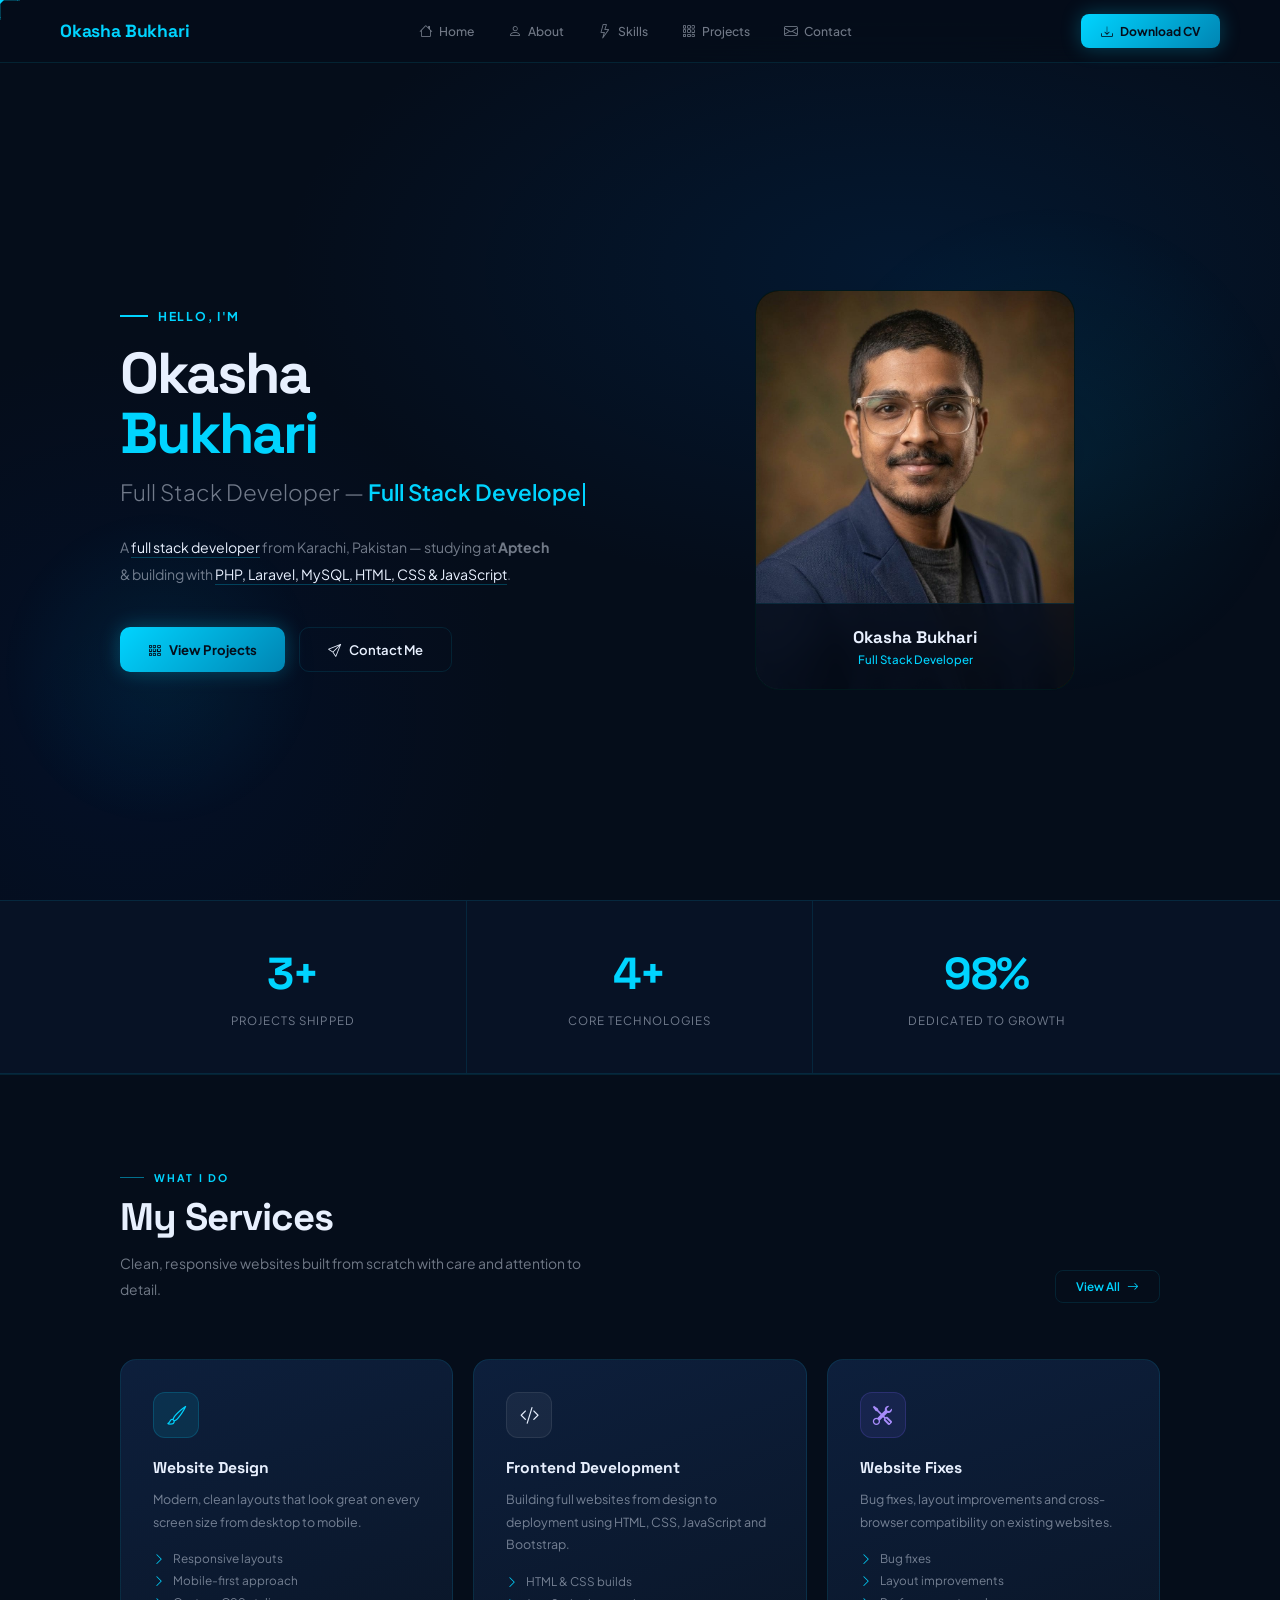
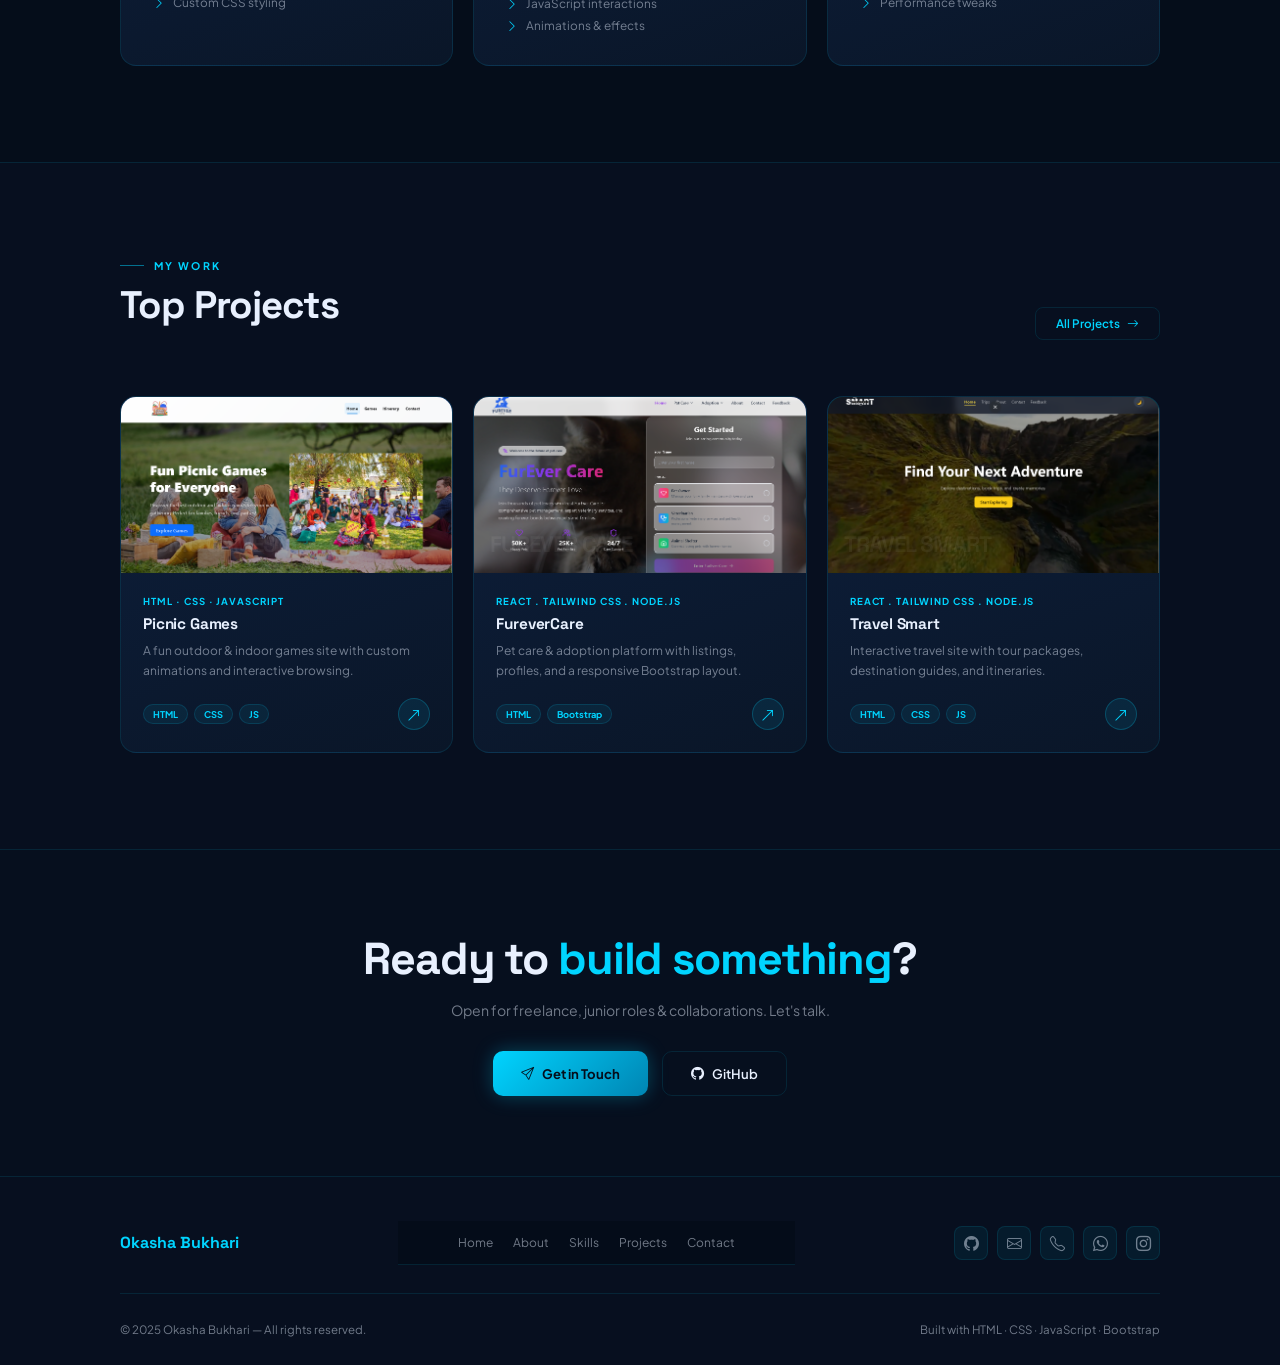
==== commit b613008d: "edit" ====
--- a/index.html
+++ b/index.html
@@ -101,222 +101,12 @@
   <link rel="stylesheet" href="shared.css">
   <link rel="stylesheet" href="https://cdn.jsdelivr.net/npm/bootstrap-icons@1.11.3/font/bootstrap-icons.min.css">
   <style>
-    /* ══ INTRO SCREEN ════════════════════════════════════════════════ */
-    #intro-screen {
-      position: fixed;
-      inset: 0;
-      z-index: 300;
-      background: #020810;
-      overflow: hidden;
-    }
-
-    /* perspective grid floor */
-    #intro-screen::after {
-      content: '';
-      position: absolute;
-      bottom: 0;
-      left: 0;
-      right: 0;
-      height: 46%;
-      background:
-        linear-gradient(rgba(0, 212, 255, .04) 1px, transparent 1px),
-        linear-gradient(90deg, rgba(0, 212, 255, .04) 1px, transparent 1px);
-      background-size: 55px 55px;
-      transform: perspective(500px) rotateX(65deg);
-      transform-origin: bottom;
-      pointer-events: none;
-      z-index: 1;
-    }
-
-    /* floor glow line */
-    #intro-screen::before {
-      content: '';
-      position: absolute;
-      bottom: 27%;
-      left: 0;
-      right: 0;
-      height: 1px;
-      background: linear-gradient(90deg, transparent, rgba(0, 212, 255, .6), transparent);
-      z-index: 2;
-    }
-
-    .scanlines {
-      position: absolute;
-      inset: 0;
-      pointer-events: none;
-      z-index: 10;
-      background: repeating-linear-gradient(0deg, transparent, transparent 2px, rgba(0, 0, 0, .08) 2px, rgba(0, 0, 0, .08) 4px);
-    }
-
-    /* Three.js canvas — bottom 60% only, so text stays unobstructed */
-    #three-canvas {
-      position: absolute;
-      top: 40%;
-      left: 0;
-      right: 0;
-      bottom: 0;
-      width: 100% !important;
-      height: 60% !important;
-      z-index: 3;
-    }
-
-    /* Glow rings */
-    .glow-ring {
-      position: absolute;
-      border-radius: 50%;
-      border: 1px solid rgba(0, 212, 255, .09);
-      animation: ring-expand 3.2s ease-out infinite;
-      pointer-events: none;
-      z-index: 2;
-      transform: translate(-50%, 50%);
-    }
-
-    .glow-ring:nth-child(2) {
-      width: 180px;
-      height: 180px;
-      animation-delay: 0s;
-    }
-
-    .glow-ring:nth-child(3) {
-      width: 320px;
-      height: 320px;
-      animation-delay: .9s;
-    }
-
-    .glow-ring:nth-child(4) {
-      width: 480px;
-      height: 480px;
-      animation-delay: 1.8s;
-    }
-
-    @keyframes ring-expand {
-      0% {
-        opacity: .8;
-        transform: translate(-50%, 50%) scale(.7);
-      }
-
-      100% {
-        opacity: 0;
-        transform: translate(-50%, 50%) scale(1.5);
-      }
-    }
-
-    /* Welcome text */
-    .welcome-text {
-      position: absolute;
-      top: 12%;
-      left: 50%;
-      transform: translateX(-50%);
-      text-align: center;
-      width: 92%;
-      opacity: 0;
-      z-index: 20;
-      pointer-events: none;
-    }
-
-    .welcome-text.visible {
-      animation: wt-appear .9s ease forwards;
-      pointer-events: all;
-    }
-
-    @keyframes wt-appear {
-      from {
-        opacity: 0;
-        transform: translateX(-50%) translateY(18px);
-      }
-
-      to {
-        opacity: 1;
-        transform: translateX(-50%) translateY(0);
-      }
-    }
-
-    .wt-label {
-      font-size: .72rem;
-      font-weight: 700;
-      letter-spacing: .18em;
-      text-transform: uppercase;
-      color: var(--cyan);
-      display: flex;
-      align-items: center;
-      justify-content: center;
-      gap: 10px;
-      margin-bottom: 14px;
-    }
-
-    .wt-label i {
-      font-size: .9rem;
-    }
-
-    .welcome-text .welcome-title {
-      font-family: 'Space Grotesk', sans-serif;
-      font-size: clamp(1.7rem, 4.5vw, 3.2rem);
-      font-weight: 700;
-      letter-spacing: -.025em;
-      color: #fff;
-      margin-bottom: 8px;
-      text-shadow: 0 0 50px rgba(0, 212, 255, .6), 0 0 100px rgba(0, 212, 255, .2);
-    }
-
-    .welcome-text .welcome-title span {
-      color: var(--cyan);
-    }
-
-    .enter-btn {
-      margin-top: 28px;
-      margin-right: 100px;
-      display: inline-flex;
-      align-items: center;
-      gap: 10px;
-      background: linear-gradient(135deg, var(--cyan), var(--cyan2));
-      color: #050d1a;
-      font-weight: 700;
-      font-size: .84rem;
-      padding: 13px 24px;
-      border-radius: 100px;
-      border: none;
-      cursor: pointer;
-      box-shadow: 0 0 28px rgba(0, 212, 255, .4);
-      transition: all .25s;
-      opacity: 0;
-      animation: wt-appear .8s ease 0.8s forwards;
-    }
-
-    .welcome-text.visible .enter-btn {
-      opacity: 0;
-      animation: wt-appear .8s ease 0.6s forwards;
-    }
-
-    .enter-btn:hover {
-      transform: translateY(-3px);
-      box-shadow: 0 0 44px rgba(0, 212, 255, .6);
-    }
-
-    .skip-btn {
-      position: absolute;
-      bottom: 24px;
-      right: 32px;
-      font-size: .68rem;
-      color: var(--muted);
-      font-family: 'Plus Jakarta Sans', sans-serif;
-      border: 1px solid var(--border);
-      padding: 7px 16px;
-      border-radius: 100px;
-      background: transparent;
-      cursor: pointer;
-      transition: all .2s;
-      z-index: 20;
-    }
-
-    .skip-btn:hover {
-      color: var(--text);
-      border-color: var(--cyan);
-    }
+    
 
     /* ══ PORTFOLIO WRAPPER ═══════════════════════════════════════════ */
     #portfolio {
-      opacity: 0;
-      pointer-events: none;
+      opacity: 1;
+      pointer-events: all;
     }
 
     /* ══ HERO ════════════════════════════════════════════════════════ */
@@ -859,28 +649,7 @@
   <div id="cur-ring"></div>
   <div id="cur-arms"></div>
 
-  <!-- ══ INTRO SCREEN ══════════════════════════════════════════════ -->
-  <div id="intro-screen">
-    <div class="scanlines"></div>
-
-    <!-- Three.js renders here — fills the full screen -->
-    <canvas id="three-canvas"></canvas>
-
-    <!-- Glow rings centered at character stand point -->
-    <div class="glow-ring" style="position:absolute;bottom:28%;left:50%;"></div>
-    <div class="glow-ring" style="position:absolute;bottom:28%;left:50%;"></div>
-    <div class="glow-ring" style="position:absolute;bottom:28%;left:50%;"></div>
-
-    <!-- Welcome text — fades in after character arrives -->
-    <div class="welcome-text" id="welcomeText">
-      <div class="wt-label"><i class="bi bi-code-slash"></i> FRONTEND DEVELOPER <i class="bi bi-braces"></i></div>
-      <p class="welcome-title">Welcome to<br><span>Okasha's Portfolio</span></p>
-      <button class="enter-btn" id="enterBtn">
-        <i class="bi bi-box-arrow-in-right"></i> Enter Portfolio
-      </button>
-    </div>
-    <button class="skip-btn" id="skipBtn">Skip intro <i class="bi bi-skip-end-fill"></i></button>
-  </div>
+  
 
   <!-- ══ NAV ══════════════════════════════════════════════════════ -->
   <nav>
@@ -892,7 +661,7 @@
       <a href="projects.html"><i class="bi bi-grid-3x3-gap"></i> Projects</a>
       <a href="contact.html"><i class="bi bi-envelope"></i> Contact</a>
     </div>
-    <a href="mailto:okashabukhari295@gmail.com" class="nav-cta"><i class="bi bi-download"></i> Download CV</a>
+    <a href="Okasha-CV.pdf" download="Okasha CV" class="nav-cta"><i class="bi bi-download"></i> Download CV</a>
     <button class="hamburger" id="hamburger" aria-label="Open navigation menu"
       aria-expanded="false"><span></span><span></span><span></span></button>
   </nav>
@@ -902,6 +671,7 @@
     <a href="skills.html"><i class="bi bi-lightning"></i> Skills</a>
     <a href="projects.html"><i class="bi bi-grid-3x3-gap"></i> Projects</a>
     <a href="contact.html"><i class="bi bi-envelope"></i> Contact</a>
+    <a href="Okasha-CV.pdf" download="Okasha CV"><i class="bi bi-download"></i> Download CV</a>
   </div>
 
   <!-- ══ MAIN ══════════════════════════════════════════════════════ -->
@@ -1025,7 +795,7 @@
           <div class="proj-card card reveal">
             <div class="proj-visual pv1">
               <div class="pv-glow"></div>
-              <img src="p_images/PicnicGames_image.png"
+              <img src="p_images/PicnicGames_Image.png"
                 alt="Picnic Games — outdoor and indoor games website by Okasha Bukhari" loading="lazy" width="220"
                 height="160" class="pv-icon">
               <div class="pv-name">PICNIC GAMES</div>
@@ -1052,7 +822,7 @@
               <div class="pv-name">FUREVER CARE</div>
             </div>
             <div class="proj-body">
-              <div class="proj-cat">HTML · CSS · Bootstrap</div>
+              <div class="proj-cat">React . Tailwind CSS . Node.Js</div>
               <div class="proj-title">FureverCare</div>
               <p class="proj-desc">Pet care & adoption platform with listings, profiles, and a responsive Bootstrap
                 layout.</p>
@@ -1071,7 +841,7 @@
               <div class="pv-name">TRAVEL SMART</div>
             </div>
             <div class="proj-body">
-              <div class="proj-cat">HTML · CSS · JavaScript</div>
+              <div class="proj-cat">React . Tailwind CSS . Node.Js</div>
               <div class="proj-title">Travel Smart</div>
               <p class="proj-desc">Interactive travel site with tour packages, destination guides, and itineraries.</p>
               <div class="proj-foot">
@@ -1144,403 +914,7 @@
     }
   </style>
 
-  <!-- Three.js from CDN -->
-  <script src="https://cdnjs.cloudflare.com/ajax/libs/three.js/r128/three.min.js"></script>
-
   <script>
-    /* ══════════════════════════════════════════════════════════════
-       SESSION STORAGE — show intro only once per session.
-       Reset when user navigates back to index.html directly
-       (not from another portfolio page).
-       Logic:
-         - If sessionStorage has 'introSeen' AND referrer is
-           one of our own pages → skip intro entirely.
-         - Otherwise → show intro, then set 'introSeen'.
-    ══════════════════════════════════════════════════════════════ */
-    (function () {
-      const ref = document.referrer;
-      const ownPages = ['about.html', 'skills.html', 'projects.html', 'contact.html'];
-      const fromOwn = ownPages.some(p => ref.includes(p));
-      const seen = sessionStorage.getItem('introSeen');
-
-      if (seen && fromOwn) {
-        // Skip — remove intro immediately, show portfolio
-        const sc = document.getElementById('intro-screen');
-        if (sc) sc.remove();
-        const pt = document.getElementById('portfolio');
-        if (pt) { pt.style.opacity = '1'; pt.style.pointerEvents = 'all'; }
-        startTypewriter();
-        return;
-      }
-
-      // Mark seen for this session
-      sessionStorage.setItem('introSeen', '1');
-
-      /* ══════════════════════════════════════════════════════════
-         THREE.JS 3D CHARACTER
-      ══════════════════════════════════════════════════════════ */
-      const canvas = document.getElementById('three-canvas');
-      const W = window.innerWidth, H = Math.round(window.innerHeight * 0.6);
-
-      // Renderer
-      const renderer = new THREE.WebGLRenderer({ canvas, antialias: true, alpha: true });
-      renderer.setSize(W, H);
-      renderer.setPixelRatio(Math.min(devicePixelRatio, 2));
-      renderer.shadowMap.enabled = true;
-      renderer.shadowMap.type = THREE.PCFSoftShadowMap;
-
-      // Scene & Camera
-      const scene = new THREE.Scene();
-      const camera = new THREE.PerspectiveCamera(45, W / H, 0.1, 100);
-      camera.position.set(0, 1.5, 7);
-      camera.lookAt(0, 0.5, 0);
-
-      // Resize
-      window.addEventListener('resize', () => {
-        const nw = window.innerWidth, nh = Math.round(window.innerHeight * 0.6);
-        renderer.setSize(nw, nh);
-        camera.aspect = nw / nh; camera.updateProjectionMatrix();
-      });
-
-      /* ── Materials ──────────────────────────────────────────── */
-      const CYAN = 0x00d4ff;
-      const DARK = 0x0d2a5a;
-      const DARKER = 0x071630;
-      const WHITE = 0xffffff;
-
-      const matBody = new THREE.MeshPhongMaterial({ color: DARK, shininess: 80, specular: new THREE.Color(0x00aacc) });
-      const matHead = new THREE.MeshPhongMaterial({ color: CYAN, shininess: 120, specular: new THREE.Color(WHITE), emissive: new THREE.Color(0x003344) });
-      const matLimb = new THREE.MeshPhongMaterial({ color: DARK, shininess: 60 });
-      const matShoe = new THREE.MeshPhongMaterial({ color: CYAN, shininess: 100, emissive: new THREE.Color(0x001a22) });
-      const matFace = new THREE.MeshPhongMaterial({ color: DARKER });
-      const matGlow = new THREE.MeshBasicMaterial({ color: CYAN, transparent: true, opacity: .15 });
-      const matStripe = new THREE.MeshBasicMaterial({ color: CYAN, transparent: true, opacity: .4 });
-      const matJoint = new THREE.MeshPhongMaterial({ color: 0x0a1f3c, shininess: 120 });
-
-      function box(w, h, d, mat, rx, ry, rz) {
-        const m = new THREE.Mesh(new THREE.BoxGeometry(w, h, d, 2, 2, 2), mat);
-        if (rx) m.rotation.x = rx;
-        if (ry) m.rotation.y = ry;
-        if (rz) m.rotation.z = rz;
-        return m;
-      }
-      function cyl(rt, rb, h, mat, segs = 12) {
-        return new THREE.Mesh(new THREE.CylinderGeometry(rt, rb, h, segs), mat);
-      }
-      function sphere(r, mat, ws = 16, hs = 16) {
-        return new THREE.Mesh(new THREE.SphereGeometry(r, ws, hs), mat);
-      }
-
-      /* ── Character group ────────────────────────────────────── */
-      const char = new THREE.Group();
-      scene.add(char);
-
-      // TORSO
-      const torso = box(.7, 1, .45, matBody);
-      torso.position.y = 1.55;
-      torso.castShadow = true;
-      char.add(torso);
-
-      // Chest stripe detail
-      const stripe = box(.72, .06, .46, matStripe);
-      stripe.position.y = 1.72;
-      char.add(stripe);
-      const stripe2 = box(.12, 1, .46, matStripe);
-      stripe2.position.set(0, 1.55, 0);
-      const stripe2m = stripe2.clone(); stripe2m.material = matStripe.clone(); stripe2m.material.opacity = .15;
-      char.add(stripe2m);
-
-      // NECK
-      const neck = cyl(.12, .12, .22, matBody);
-      neck.position.y = 2.16;
-      char.add(neck);
-
-      // HEAD
-      const head = sphere(.34, matHead, 20, 20);
-      head.position.y = 2.62;
-      head.castShadow = true;
-      char.add(head);
-
-      // Head inner glow sphere
-      const headGlow = sphere(.32, matGlow, 16, 16);
-      headGlow.position.y = 2.62;
-      char.add(headGlow);
-
-      // FACE — eyes
-      const eyeL = sphere(.065, matFace, 10, 10);
-      eyeL.position.set(-.13, 2.66, .3);
-      char.add(eyeL);
-      const eyeR = sphere(.065, matFace, 10, 10);
-      eyeR.position.set(.13, 2.66, .3);
-      char.add(eyeR);
-
-      // Eye shine
-      const shineL = sphere(.03, new THREE.MeshBasicMaterial({ color: 0xffffff }));
-      shineL.position.set(-.11, 2.68, .34);
-      char.add(shineL);
-      const shineR = shineL.clone();
-      shineR.position.set(.15, 2.68, .34);
-      char.add(shineR);
-
-      // Smile arc using torus
-      const smileMat = new THREE.MeshBasicMaterial({ color: DARKER });
-      const smile = new THREE.Mesh(new THREE.TorusGeometry(.1, .018, 8, 16, Math.PI), smileMat);
-      smile.rotation.z = Math.PI;
-      smile.position.set(0, 2.48, .3);
-      char.add(smile);
-
-      // SHOULDERS — rounded cap
-      const shoulderL = sphere(.16, matJoint);
-      shoulderL.position.set(-.46, 2.05, 0);
-      char.add(shoulderL);
-      const shoulderR = sphere(.16, matJoint);
-      shoulderR.position.set(.46, 2.05, 0);
-      char.add(shoulderR);
-
-      // ARMS — each arm is a group so we can rotate at shoulder
-      function makeArm(side) { // side: -1=left, 1=right
-        const g = new THREE.Group();
-        g.position.set(side * .46, 2.05, 0);
-
-        const upper = cyl(.1, .09, .52, matLimb);
-        upper.position.y = -.36;
-        upper.castShadow = true;
-        g.add(upper);
-
-        // Elbow joint
-        const elbow = sphere(.1, matJoint);
-        elbow.position.y = -.68;
-        g.add(elbow);
-
-        const lower = cyl(.09, .08, .46, matLimb);
-        lower.position.y = -.98;
-        g.add(lower);
-
-        // Hand
-        const hand = sphere(.11, matHead, 10, 10);
-        hand.position.y = -1.28;
-        g.add(hand);
-
-        return g;
-      }
-      const armL = makeArm(-1);
-      const armR = makeArm(1);
-      char.add(armL); char.add(armR);
-
-      // HIPS
-      const hips = box(.66, .26, .42, matLimb);
-      hips.position.y = .96;
-      char.add(hips);
-
-      // LEGS — group rotated at hip joint
-      function makeLeg(side) {
-        const g = new THREE.Group();
-        g.position.set(side * .2, .96, 0);
-
-        const upper = cyl(.13, .12, .56, matLimb);
-        upper.position.y = -.38;
-        upper.castShadow = true;
-        g.add(upper);
-
-        // Knee
-        const knee = sphere(.13, matJoint);
-        knee.position.y = -.72;
-        g.add(knee);
-
-        const lower = cyl(.11, .1, .52, matLimb);
-        lower.position.y = -1.06;
-        g.add(lower);
-
-        // Shoe — flattened capsule shape
-        const shoe = box(.28, .14, .46, matShoe);
-        shoe.position.set(side * .04, -1.38, .06);
-        shoe.castShadow = true;
-        g.add(shoe);
-
-        // Shoe sole edge
-        const sole = box(.3, .04, .48, new THREE.MeshBasicMaterial({ color: 0x002233, transparent: true, opacity: .6 }));
-        sole.position.set(side * .04, -1.46, .06);
-        g.add(sole);
-
-        return g;
-      }
-      const legL = makeLeg(-1);
-      const legR = makeLeg(1);
-      char.add(legL); char.add(legR);
-
-      // Shadow disc under feet
-      const shadowDisc = new THREE.Mesh(
-        new THREE.CircleGeometry(.5, 32),
-        new THREE.MeshBasicMaterial({ color: CYAN, transparent: true, opacity: .08, side: THREE.DoubleSide })
-      );
-      shadowDisc.rotation.x = -Math.PI / 2;
-      shadowDisc.position.y = 0.01;
-      char.add(shadowDisc);
-
-      /* ── Lighting ───────────────────────────────────────────── */
-      const ambient = new THREE.AmbientLight(0x112233, 1.8);
-      scene.add(ambient);
-
-      const keyLight = new THREE.DirectionalLight(0x00d4ff, 2.4);
-      keyLight.position.set(3, 6, 4);
-      keyLight.castShadow = true;
-      scene.add(keyLight);
-
-      const fillLight = new THREE.PointLight(0x0055aa, 1.2, 20);
-      fillLight.position.set(-4, 3, 2);
-      scene.add(fillLight);
-
-      const rimLight = new THREE.PointLight(0x00ffcc, 1.5, 15);
-      rimLight.position.set(0, 4, -3);
-      scene.add(rimLight);
-
-      const groundLight = new THREE.PointLight(0x00d4ff, 0.9, 8);
-      groundLight.position.set(0, 0.2, 0);
-      scene.add(groundLight);
-
-      /* ── Ground plane for shadow ────────────────────────────── */
-      const ground = new THREE.Mesh(
-        new THREE.PlaneGeometry(20, 20),
-        new THREE.ShadowMaterial({ opacity: .35 })
-      );
-      ground.rotation.x = -Math.PI / 2;
-      ground.receiveShadow = true;
-      scene.add(ground);
-
-      /* ══════════════════════════════════════════════════════════
-         ANIMATION STATE MACHINE
-         Phase 0: walk in from left (0 → ~2.5s)
-         Phase 1: pause standing (2.5 → 3.5s)
-         Phase 2: turn around to show back (3.5 → 4.2s)
-         Phase 3: idle standing facing back (4.2s+)
-      ══════════════════════════════════════════════════════════ */
-      let clock = { t: 0 };
-      let phase = 0;
-      const startX = -8;
-      const endX = 0;
-      char.position.set(startX, -0.6, 0);
-      char.rotation.y = Math.PI; // start facing right (walking toward center)
-
-      // Welcome text triggers when phase becomes 3
-      let textShown = false;
-
-      function showWelcomeText() {
-        if (textShown) return;
-        textShown = true;
-        const wt = document.getElementById('welcomeText');
-        if (wt) wt.classList.add('visible');
-        // Auto-enter after 5 more seconds
-        setTimeout(enterPortfolio, 5000);
-      }
-
-      const enterBtnEl = document.getElementById('enterBtn');
-      const skipBtnEl = document.getElementById('skipBtn');
-      let enteredAlready = false;
-
-      function enterPortfolio() {
-        if (enteredAlready) return;
-        enteredAlready = true;
-        renderer.setAnimationLoop(null); // stop Three.js loop
-        const sc = document.getElementById('intro-screen');
-        sc.style.transition = 'opacity .7s ease';
-        sc.style.opacity = '0';
-        setTimeout(() => {
-          sc.remove();
-          const pt = document.getElementById('portfolio');
-          pt.style.transition = 'opacity .55s ease';
-          pt.style.opacity = '1';
-          pt.style.pointerEvents = 'all';
-          startTypewriter();
-        }, 700);
-      }
-
-      enterBtnEl.addEventListener('click', enterPortfolio);
-      skipBtnEl.addEventListener('click', enterPortfolio);
-
-      /* ── Walk cycle helpers ─────────────────────────────────── */
-      function walkLegs(t, speed = 8) {
-        const a = Math.sin(t * speed) * .42;
-        legL.rotation.x = a;
-        legR.rotation.x = -a;
-        // Bob slightly
-        char.position.y = -0.6 + Math.abs(Math.sin(t * speed)) * .04;
-      }
-      function walkArms(t, speed = 8) {
-        const a = Math.sin(t * speed) * .35;
-        armL.rotation.x = -a;
-        armR.rotation.x = a;
-      }
-      function idleBreath(t) {
-        const b = Math.sin(t * 1.8) * .015;
-        torso.scale.y = 1 + b;
-        head.position.y = 2.62 + b * 3;
-        headGlow.position.y = head.position.y;
-        eyeL.position.y = 2.66 + b * 3; eyeR.position.y = eyeL.position.y;
-        shineL.position.y = 2.68 + b * 3; shineR.position.y = shineL.position.y;
-        smile.position.y = 2.48 + b * 3;
-        neck.position.y = 2.16 + b * 1.5;
-      }
-      function resetLimbs() {
-        legL.rotation.x = 0; legR.rotation.x = 0;
-        armL.rotation.x = 0; armR.rotation.x = 0;
-        char.position.y = 0;
-      }
-
-      /* ── Easing ─────────────────────────────────────────────── */
-      function easeOut(t) { return 1 - Math.pow(1 - t, 3); }
-      function easeInOut(t) { return t < .5 ? 4 * t * t * t : (t - 1) * (2 * t - 2) * (2 * t - 2) + 1; }
-
-      /* ── Render loop ────────────────────────────────────────── */
-      let lastTime = performance.now();
-      renderer.setAnimationLoop(function (now) {
-        const dt = Math.min((now - lastTime) / 1000, 0.05);
-        lastTime = now;
-        clock.t += dt;
-        const t = clock.t;
-
-        if (phase === 0) {
-          // Walk in — duration 2.4s
-          const dur = 2.4;
-          const p = Math.min(t / dur, 1);
-          const ep = easeOut(p);
-          char.position.x = startX + (endX - startX) * ep;
-          walkLegs(t, 9);
-          walkArms(t, 9);
-          if (p >= 1) { phase = 1; clock.t = 0; }
-        }
-        else if (phase === 1) {
-          // Pause standing — 0.9s
-          resetLimbs();
-          idleBreath(t);
-          if (t >= 0.9) { phase = 2; clock.t = 0; }
-        }
-        else if (phase === 2) {
-          // Turn around — 0.75s
-          resetLimbs();
-          idleBreath(t);
-          const p = Math.min(t / 0.75, 1);
-          char.rotation.y = Math.PI + Math.PI * easeInOut(p); // 180→360 (now facing back)
-          if (p >= 1) { phase = 3; clock.t = 0; showWelcomeText(); }
-        }
-        else if (phase === 3) {
-          // Idle — show back, breathe
-          resetLimbs();
-          idleBreath(t);
-          // Subtle side sway
-          char.rotation.z = Math.sin(t * .9) * .018;
-          // Idle arm sway
-          armL.rotation.z = Math.sin(t * .8) * .06 + .08;
-          armR.rotation.z = -Math.sin(t * .8) * .06 - .08;
-        }
-
-        // Gentle spotlight follow
-        groundLight.position.x = char.position.x;
-
-        renderer.render(scene, camera);
-      });
-
-    })(); // end session/intro block
-
     /* ── Typewriter ──────────────────────────────────────────── */
     function startTypewriter() {
       const el = document.getElementById('typeTarget');
@@ -1555,6 +929,9 @@
       }
       tick();
     }
+
+    // Start typewriter immediately since no loading screen
+    document.addEventListener('DOMContentLoaded', startTypewriter);
   </script>
 </body>
 
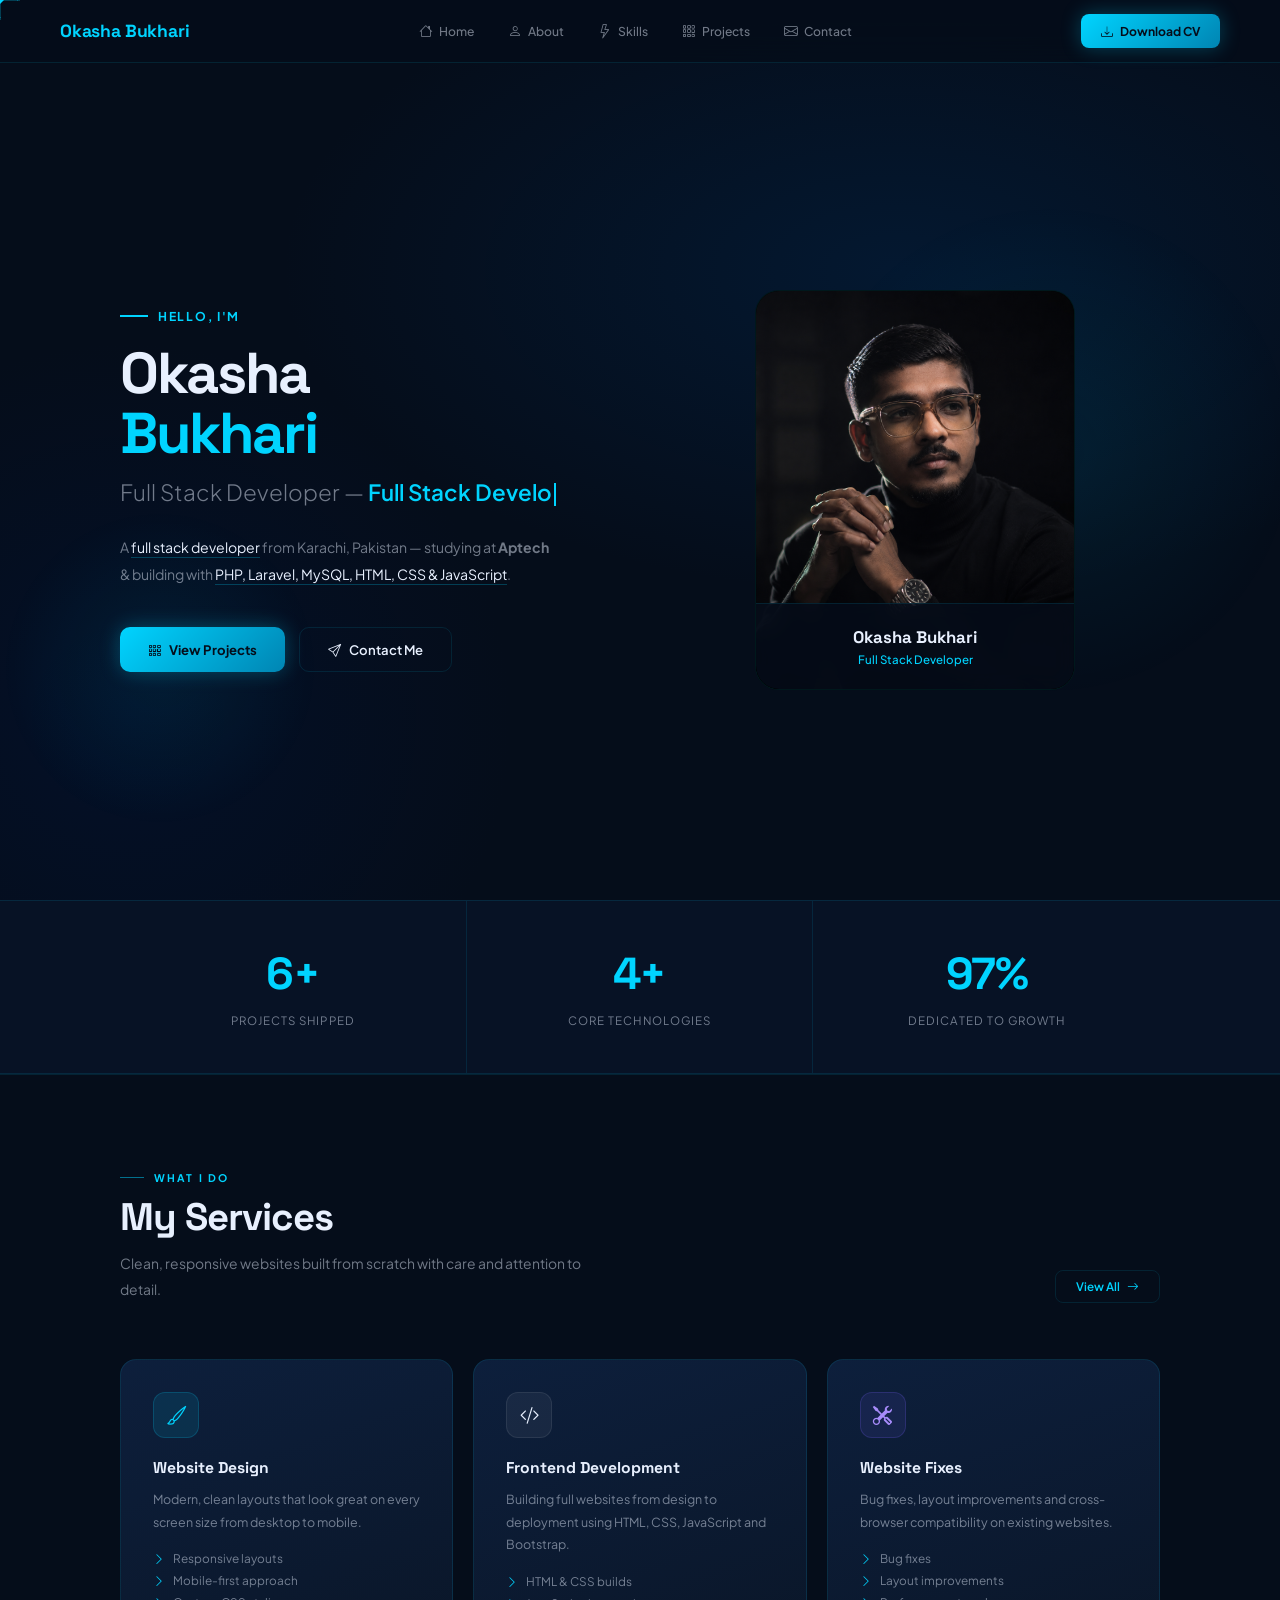
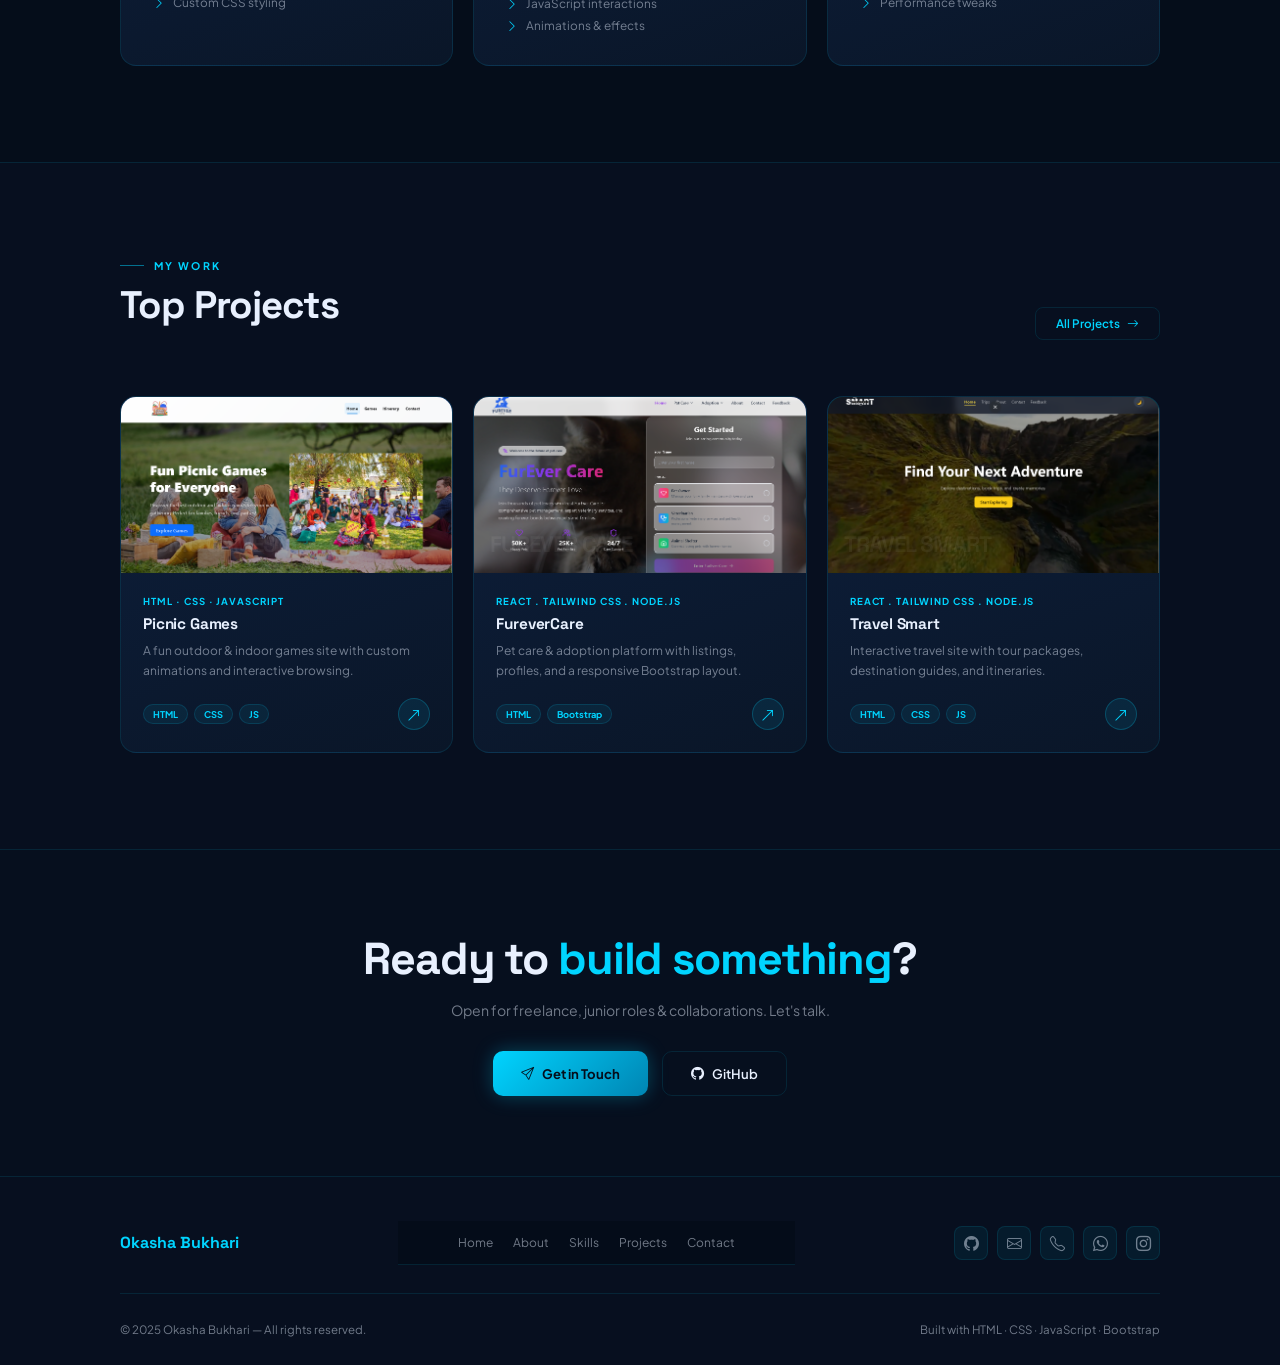
==== commit c3944782: "edit" ====
--- a/index.html
+++ b/index.html
@@ -716,7 +716,7 @@
     <div id="stats">
       <div class="stats-row">
         <div class="stat-cell reveal">
-          <span class="stat-num" data-count="4" data-suffix="+">4+</span>
+          <span class="stat-num" data-count="7" data-count-source="projects.json" data-suffix="+">7+</span>
           <span class="stat-lbl">Projects Shipped</span>
         </div>
         <div class="stat-cell reveal rd1">
--- a/shared.css
+++ b/shared.css
@@ -252,6 +252,12 @@
   border-color:rgba(0,212,255,.3);
   transform:translateY(-4px);
   box-shadow:0 20px 60px rgba(0,0,0,.3), 0 0 40px rgba(0,212,255,.06);
+}
+.card:focus {
+  outline:2px solid var(--cyan);
+  outline-offset:2px;
+  border-color:rgba(0,212,255,.3);
+  transform:translateY(-4px);
 }
 .card::after {
   content:''; position:absolute; bottom:0; left:0; right:0; height:2px;
